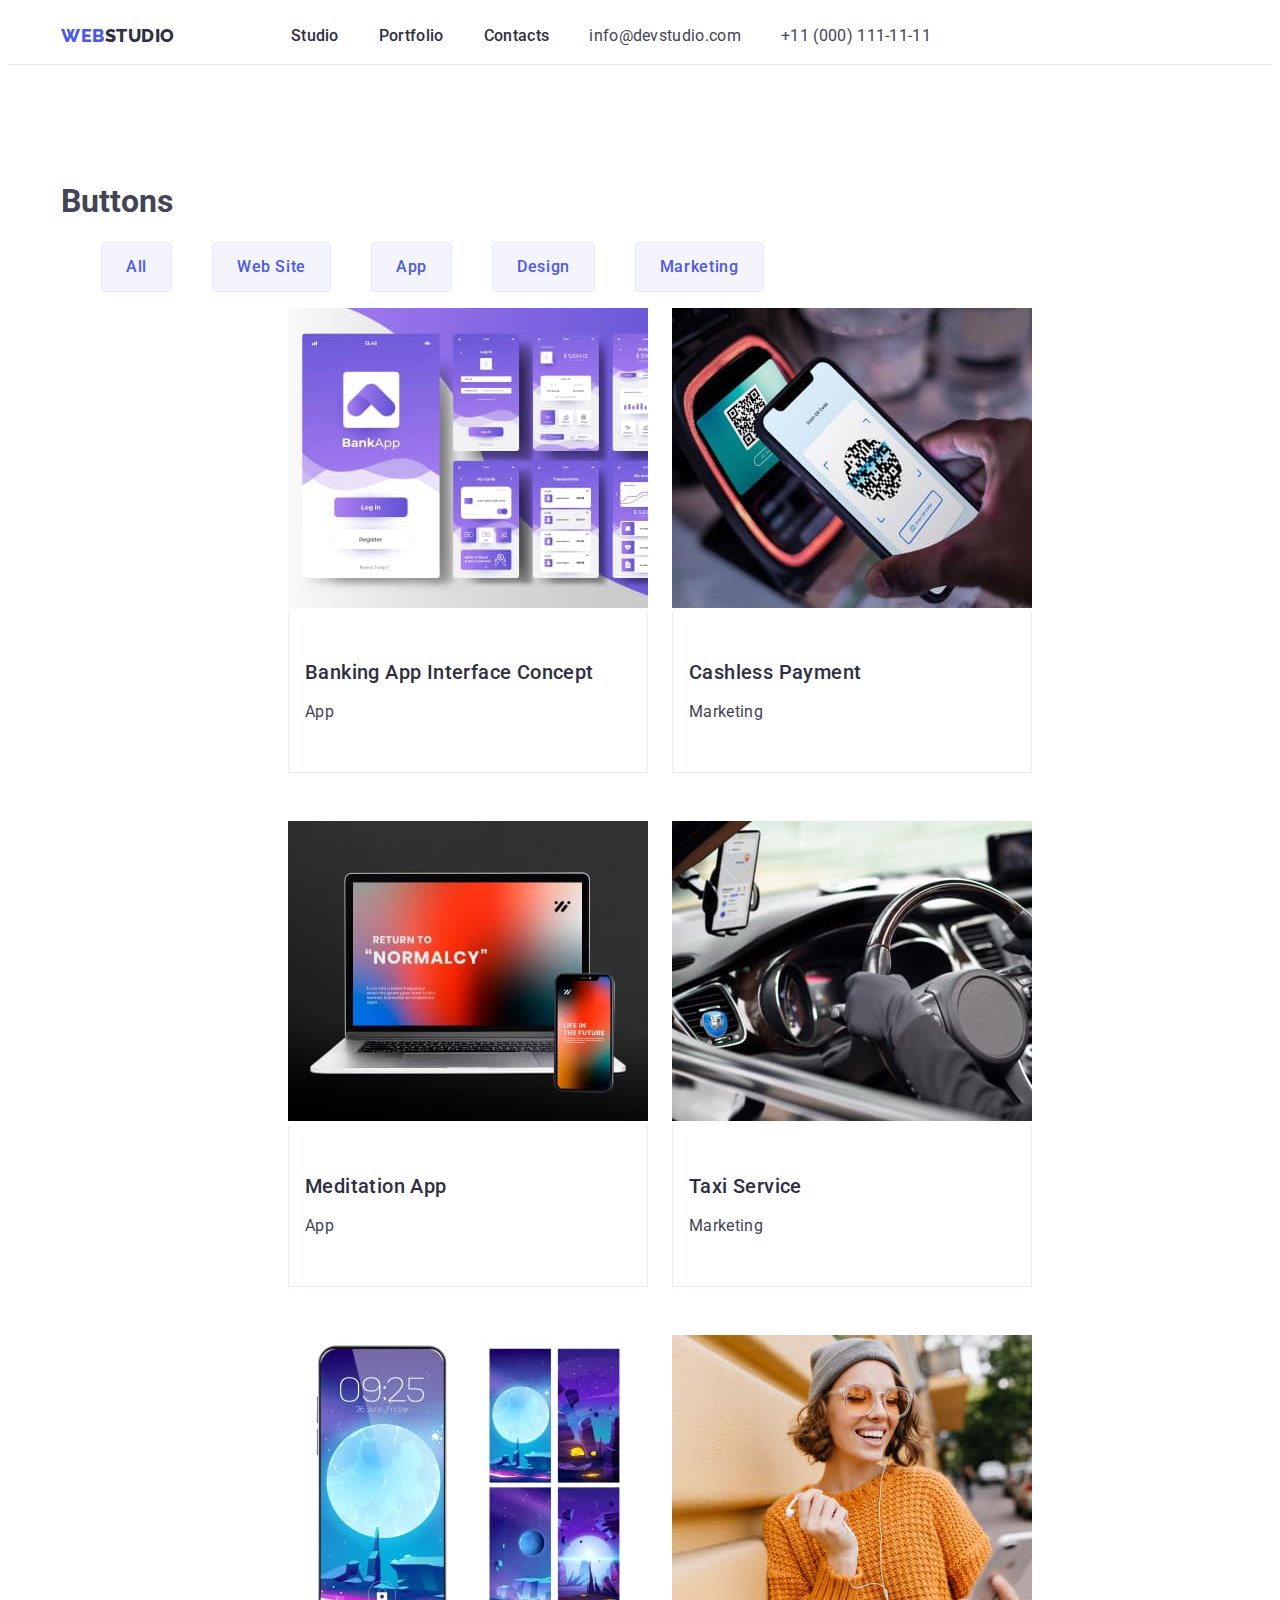
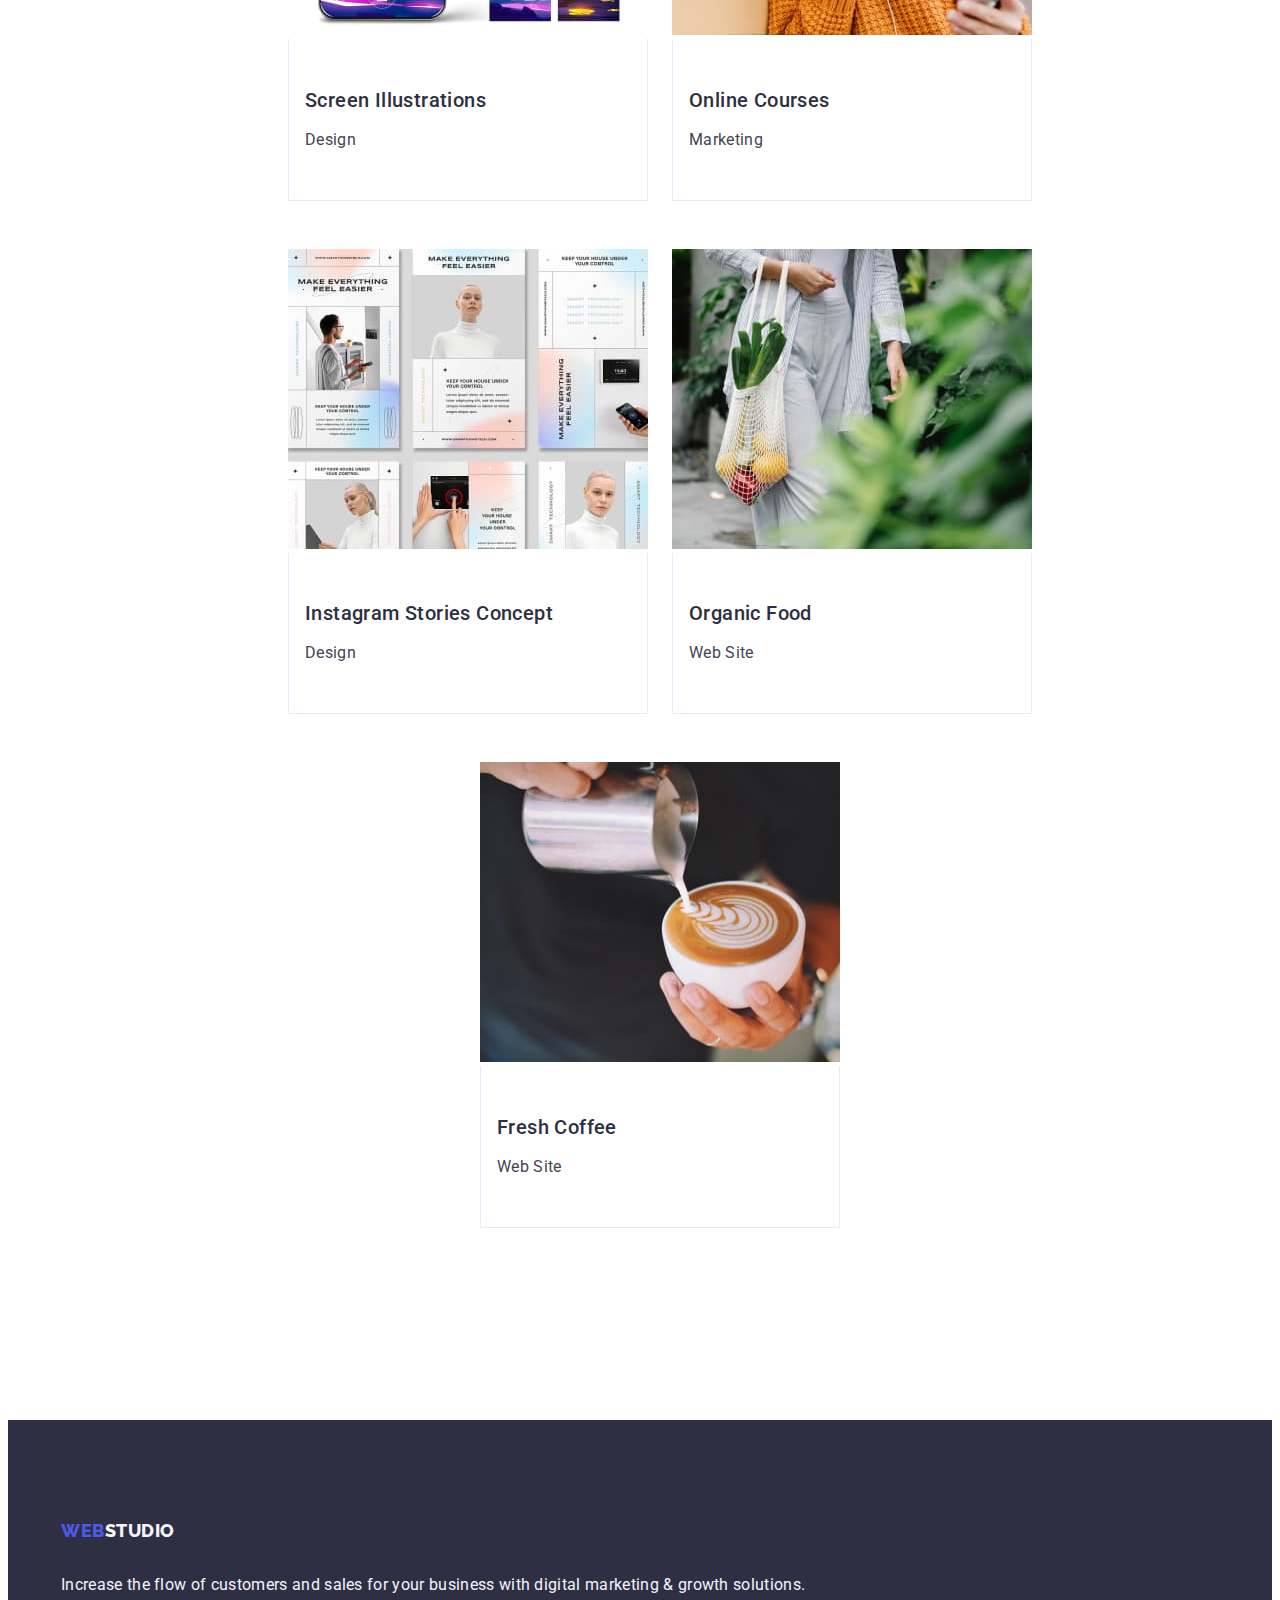
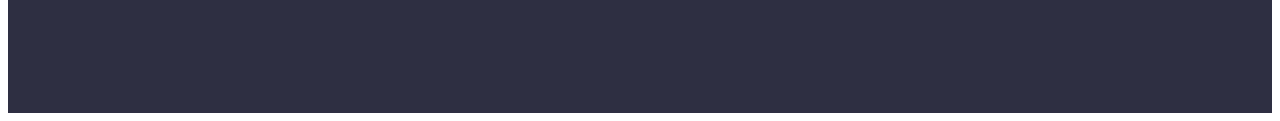
==== portfolio.html @ ec6faa60 "change styles in portfolio" ====
<!DOCTYPE html>
<html lang="en">

<head>
    <title>Portfolio</title>
    <link rel="preconnect" href="https://fonts.googleapis.com">
    <link rel="preconnect" href="https://fonts.gstatic.com" crossorigin>
    <link href="https://fonts.googleapis.com/css2?family=Raleway:wght@800&family=Roboto:wght@400;500;700;900&display=swap"
        rel="stylesheet">
    <link rel="stylesheet" href="https://cdnjs.cloudflare.com/ajax/libs/modern-normalize/2.0.0/modern-normalize.min.css"
        integrity="sha512-4xo8blKMVCiXpTaLzQSLSw3KFOVPWhm/TRtuPVc4WG6kUgjH6J03IBuG7JZPkcWMxJ5huwaBpOpnwYElP/m6wg=="
        crossorigin="anonymous" referrerpolicy="no-referrer" />
    <link rel="stylesheet" href="./css/styles.css">
</head>
<body>
    <header class="header">
        <div class="div-container container">
        <nav class="nav-header">
            <a class="logo link" href="./index.html">Web<span class="logo-studio">Studio</span></a>
            <ul class="list">
                <li><a class="link nav-link" href="./index.html">Studio</a></li>
                <li><a class="link nav-link" href="./portfolio.html">Portfolio</a></li>
                <li><a class="link nav-link" href="">Contacts</a></li>
            </ul>
        </nav>
        <address class="address">
            <ul class="list">
                <li><a class="link address-link" href="mailto:info@devstudio.com">info@devstudio.com</a></li>
                <li><a class="link address-link" href="tel:+110001111111">+11 (000) 111-11-11</a></li>
            </ul>
        </address>
        </div>
    </header>
    <main>
        <section class="main-section-portfolio">
            <div class="container">
            <h1>Buttons</h1>
            <ul class="list">
            <li><button class="button-main-section" type="button">All</button></li>
            <li><button class="button-main-section" type="button">Web Site</button></li>
            <li><button class="button-main-section" type="button">App</button></li>
            <li><button class="button-main-section" type="button">Design</button></li>
            <li><button class="button-main-section" type="button">Marketing</button></li>
             </ul>
            <ul class="link list list-portfolio">
                <li>
                    <a class="link">
                    <img src="./images/hw2/row1/row1img1.jpg" alt="some app" width="360" height="300">
                    <div class="list-portfolio-main-section">
                    <h2 class="heading">Banking App Interface Concept</h2>
                    <p class="paragraph">App</p>
                    </div>
                </a>
                </li>
                <li>
                    <a class="link">
                    <img src="./images/hw2/row1/row1img2.jpg" alt="paying by phone" width="360" height="300">
                    <div class="list-portfolio-main-section">
                    <h2 class="heading">Cashless Payment</h2>
                    <p class="paragraph">Marketing</p>
                    </div>
                </a>
                </li>
                <li>
                    <a class="link">
                    <img src="./images/hw2/row1/row1img3.jpg" alt="screen of computer and phone" width="360" height="300">
                    <div class="list-portfolio-main-section">
                    <h2 class="heading">Meditation App</h2>
                    <p class="paragraph">App</p>
                    </div>
                </a>
                </li>
                <li>
                    <a class="link">
                    <img src="./images/hw2/row2/row2img1.jpg" alt="car interior" width="360"
                        height="300">
                    <div class="list-portfolio-main-section">
                    <h2 class="heading">Taxi Service</h2>
                    <p class="paragraph">Marketing</p>
                    </div>
                </a>
                </li>
                <li>
                    <a class="link">
                    <img src="./images/hw2/row2/row2img2.jpg" alt="screen of phone" width="360" height="300">
                    <div class="list-portfolio-main-section">
                    <h2 class="heading">Screen Illustrations</h2>
                    <p class="paragraph">Design</p>
                    </div>
                    </a>
                </li>
                <li>
                    <a class="link">
                    <img src="./images/hw2/row2/row2img3.jpg" alt="lady with phone" width="360" height="300">
                    <div class="list-portfolio-main-section">
                    <h2 class="heading">Online Courses</h2>
                    <p class="paragraph">Marketing</p>
                    </div>
                    </a>
                </li>
                <li>
                    <a class="link">
                    <img src="./images/hw2/row3/row3img1.jpg" alt="few photos of projects" width="360" height="300">
                    <div class="list-portfolio-main-section">
                    <h2 class="heading">Instagram Stories Concept</h2>
                    <p class="paragraph">Design</p>
                    </div>
                    </a>
                </li>
                <li>
                    <a class="link">
                    <img src="./images/hw2/row3/row3img2.jpg" alt="woman with a bag" width="360" height="300">
                    <div class="list-portfolio-main-section">
                    <h2 class="heading">Organic Food</h2>
                    <p class="paragraph">Web Site</p>
                    </div>
                    </a>
                </li>
                <li>
                    <a class="link">
                    <img src="./images/hw2/row3/row3img3.jpg" alt="picture of coffee" width="360" height="300">
                    <div class="list-portfolio-main-section">
                    <h2 class="heading">Fresh Coffee</h2>
                    <p class="paragraph">Web Site</p>
                    </div>
                    </a>
                </li>
            </ul>
            </div>
        </section>
    </main>
    <footer class="footer">
        <div class="container">
            <a class="logo link logo-link-footer" href="./index.html">Web<span class="logo-studio-footer">Studio</span></a>
            <p class="logo-footer">
                Increase the flow of customers and sales for your business with digital
                marketing & growth solutions.
            </p>
        </div>
    </footer>
</body>

</html>
---- css/styles.css ----
:root {
   --primary-brand-color: #4D5AE5;
   --pressed-state-color: #404BBF;
   --dark-color: #2E2F42;
   --success-color: #31D0AA;
   --text-color: #434455;
   --subtle-text-color: #8E8F99;
   --accent-color: #E7E9FC;
   --light-color: #F4F4FD;
   --modal-overlay-color: #2E2F42;
   --hero-background-color: #2E2F42;
   --white-background-color: #FFFFFF;
   --modal-background-color: #FCFCFC;
   --logo-color: #4d5ae5;
   --dark-blue-color: #2e2f42;
   --button-color: #e7e9fc;
 }
 body {
     font-family: 'Roboto', sans-serif;
     color: #434455;
     background-color: #FFFFFF;
 }
.logo {
    font-family: "Raleway", sans-serif;
    font-weight: 800;
    font-size: 18px;
    line-height: 1.17;
    letter-spacing: 0.03em;
    text-transform: uppercase;
    text-decoration: none;
    color: var(--logo-color);
    margin-right: 76px;
}
.logo::before {
    color: var(--logo-color);
}
.link {
    text-decoration: none;
}
.logo-studio {
    color: var(--dark-blue-color);
}
.logo-studio-footer {
    color: #f4f4fd;
}
.list{
    list-style: none;
    display: flex;
    gap: 40px;
}
.list-section-two {
    gap: 24px;
    width: calc((100% - 72px) / 4);
}
.span {
    color: #f4f4fd;
}
.nav-link {
    font-weight: 500;
    line-height: 1.5;
    letter-spacing: 0.02em;
    color: var(--dark-blue-color);
    padding: 24px 0;
}
.nav-link:hover {
    color:#404bbf;
}
.nav-link:focus {
    color: #404bbf;
}
.address {
    font-style: normal;
}
.address-link {
    font-weight: 400;
    line-height: 1.5;
    letter-spacing: 0.02em;
    color: var(--text-color);
}
.address-link:hover {
    color: #404bbf;
}

.address-link:focus {
    color: #404bbf;
}
.mail {
    line-height: 1.5;
    letter-spacing: 0.02em;
    color: #434455;
}
.mail:hover {
    color: #404bbf;
}
.mail:visited {
    color: #404bbf;
}
.button {
    cursor: pointer;
    font-family: "Roboto", sans-serif;
    font-weight: 500;
    font-size: 16px;
    line-height: 1.5;
    letter-spacing: 0.04em;
    color: #ffffff;
    background-color: #4D5AE5;
    max-width: 496px;
    min-width: 169px;
    height: 56px;
    border: none;
    border-radius: 4px;
    display: block;
}
.button:hover {
    background-color: #404BBF;
}
.button:focus {
    background-color: #404BBF;
}
.button:active {
    background-color: #404BBF;
}
.button-main-section {
    cursor: pointer;
        font-family: "Roboto", sans-serif;
        font-weight: 500;
        font-size: 16px;
        line-height: 1.5;
        letter-spacing: 0.04em;
        color: var(--logo-color);
        background-color: var(--light-color);
        padding: 12px 24px;
        border: 1px solid var(--button-color);
        border-radius: 4px;
}
.button-main-section:hover {
    color: #FFFFFF;
    background-color: #404BBF;
    border: 1px solid transparent;
}

.button-main-section:focus {
    color: #FFFFFF;
    background-color: #404BBF;
    border: 1px solid transparent;
}

.button-main-section:active {
    background-color: #404BBF;
}
.tag {
    font-size: 56px;
    line-height: 1.07;
    text-align: center;
    letter-spacing: 0.02em;
    color: #ffffff;
}
.section-one {
    background-color: #2e2f42;
    padding: 188px 0;
}
.section-two {
    font-weight: 500;
    font-size: 20px;
    line-height: 1.2;
    letter-spacing: 0.02em;
    color: var(--dark-blue-color);
    padding: 120px 0;
}
.section-three {
    font-size: 36px;
    line-height: 1.11;
    text-align: center;
    letter-spacing: 0.02em;
    text-transform: capitalize;
    color: var(--dark-blue-color);
    padding-bottom: 120px;
}
.section-four {
    background-color: #F4F4FD;
    padding: 120px 0;
}
.footer {
    background-color: #2e2f42;
    padding: 100px 0;
}
.section-one-text {
    font-size: 56px;
    line-height: 1.07;
    text-align: center;
    letter-spacing: 0.02em;
    color: #ffffff;
    max-width: 496px;
}
.section-two-text {
    font-weight: 500;
    font-size: 20px;
    line-height: 1.2;
    letter-spacing: 0.02em;
    color: var(--dark-blue-color);
}
.section-three-text {
    font-size: 36px;
    line-height: 1.11;
    text-align: center;
    letter-spacing: 0.02em;
    text-transform: capitalize;
    color: var(--dark-blue-color);
    margin-bottom: 72px;
}
.section-four-text {
    font-size: 36px;
    line-height: 1.11;
    text-align: center;
    letter-spacing: 0.02em;
    text-transform: capitalize;
    color: var(--dark-blue-color);
    margin-bottom: 72px;
}
.section-two-header {
    font-weight: 500;
    font-size: 20px;
    line-height: 1.2;
    letter-spacing: 0.02em;
    color: var(--dark-blue-color);
    margin-bottom: 8px;
}
.section-four-header {
    font-weight: 500;
    font-size: 20px;
    line-height: 1.2;
    letter-spacing: 0.02em;
    color: var(--dark-blue-color);
    text-align: center;
    margin-bottom: 8px;
}
.section-two-paragraph {
    font-size: 16px;
    line-height: 1.5;
    letter-spacing: 0.02em;
    color: var(--text-color);
    margin-bottom: 8px;
}
.section-four-paragraph {
    font-size: 16px;
    line-height: 1.5;
    letter-spacing: 0.02em;
    color: var(--text-color);
    text-align: center;
}
.section-four-list {
    background-color: #FFFFFF;
    border-radius: 0px 0px 4px 4px;
}
.heading {
    font-weight: 500;
    font-size: 20px;
    line-height: 1.2;
    letter-spacing: 0.02em;
    color: var(--dark-blue-color);
    margin-bottom: 8px;
}
.paragraph {
    line-height: 1.5;
    letter-spacing: 0.02em;
    color: var(--text-color);
}
.logo-link-footer {
    display: inline-block;
    margin-bottom: 16px;
}
.logo-footer {
    line-height: 1.5;
    letter-spacing: 0.02em;
    color: var(--light-color);
}
.section-four-color {
    background-color: #FFFFFF
}
.header {
    border-bottom: 1px solid #e7e9fc;
}
.div-container {
    display: flex;
}
.container {
    width: 1158px;
    margin: 0 auto;
    padding: 0 15px;
}
.nav-header {
    display: flex;
    align-items: center;
}
.main-list-section-two {
    gap: 24px;
    flex-basis: calc((100% - 3 * 24px) / 4);
}
.list-section-three {
    gap: 24px;
}
.name-and-position {
    padding: 32px 0px;
}
.main-section-portfolio {
    padding: 96px 0 120px 0;
}
.name-and-category-of-app {
    padding: 32px 16px;
    border: 1px solid #e7e9fc;
    border-top: none;
    margin-bottom: 8px;
}
.list-portfolio {
    flex-wrap: wrap;
    column-gap: 24px;
    row-gap: 48px;
    justify-content: center;
    margin-bottom: 72px;
}
.list-portfolio-main-section {
    padding: 32px 16px;
    border: 1px solid #e7e9fc;
    border-top: none;
}
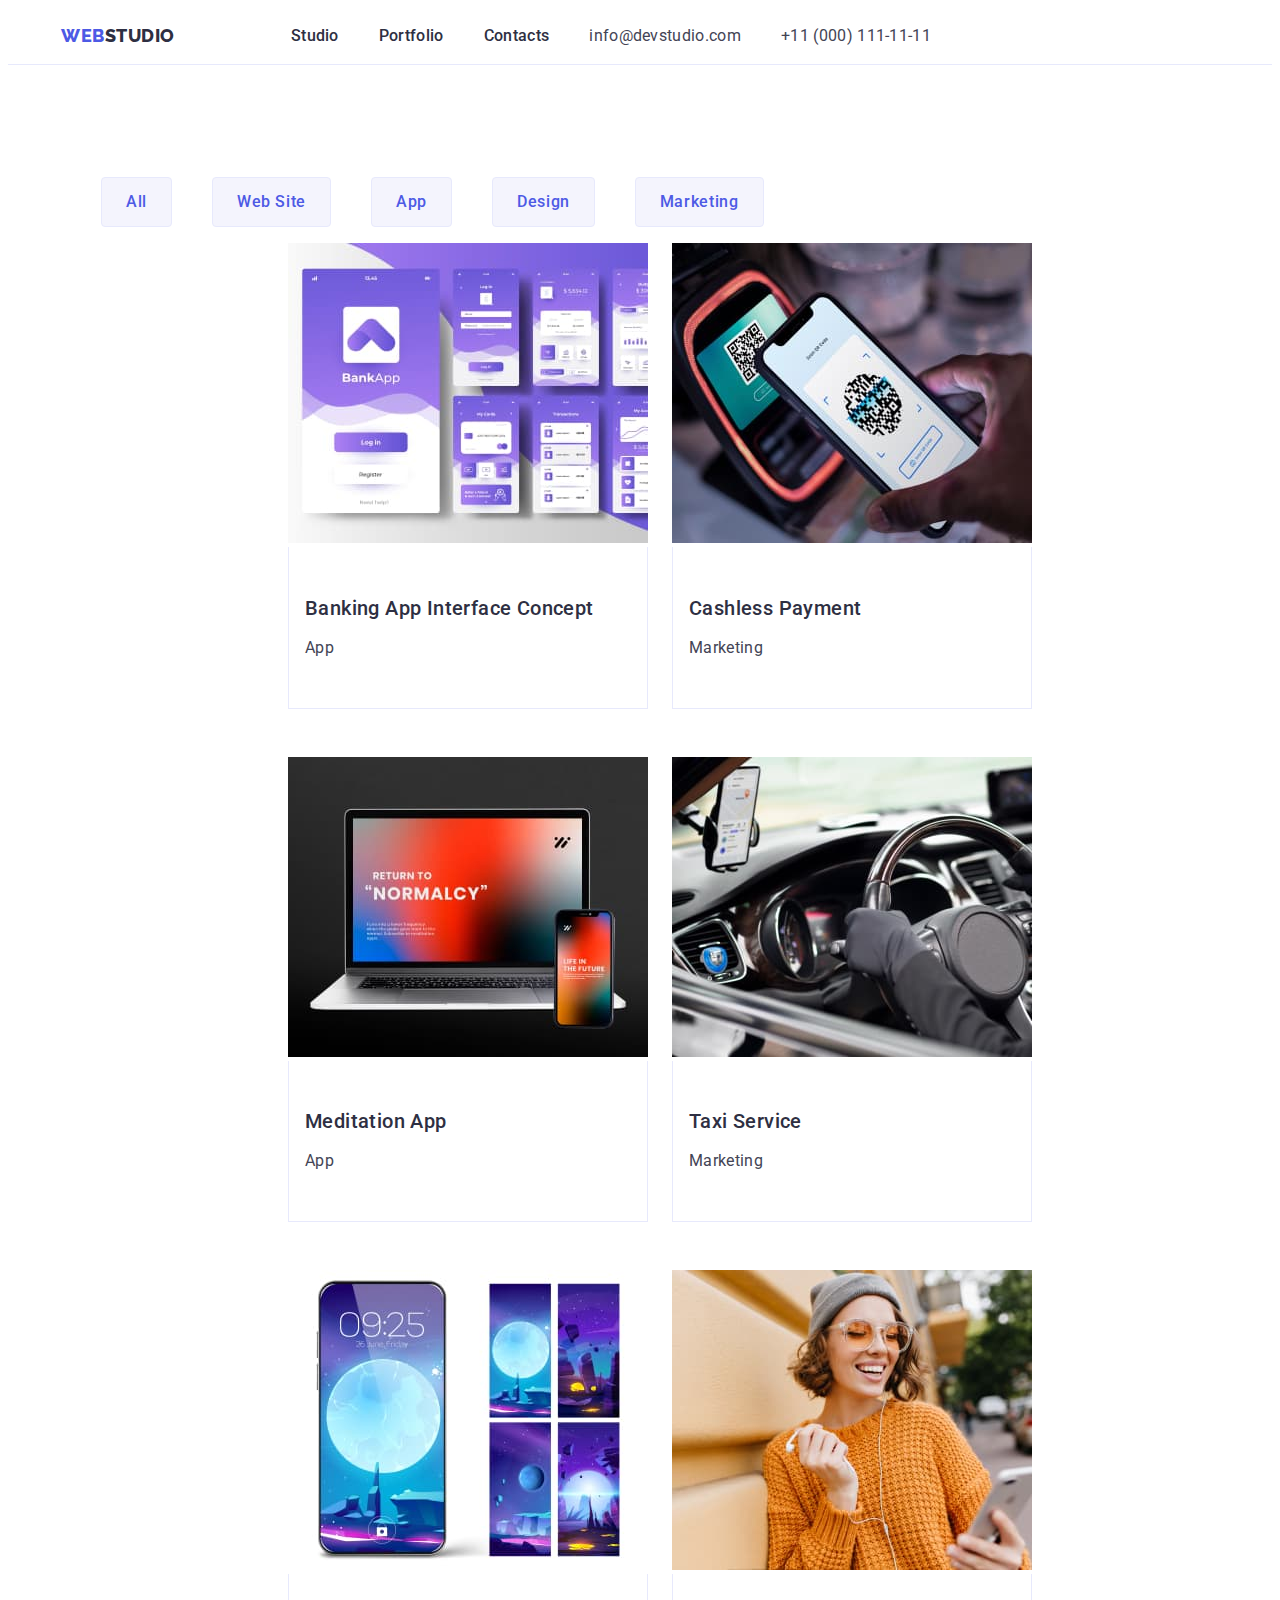
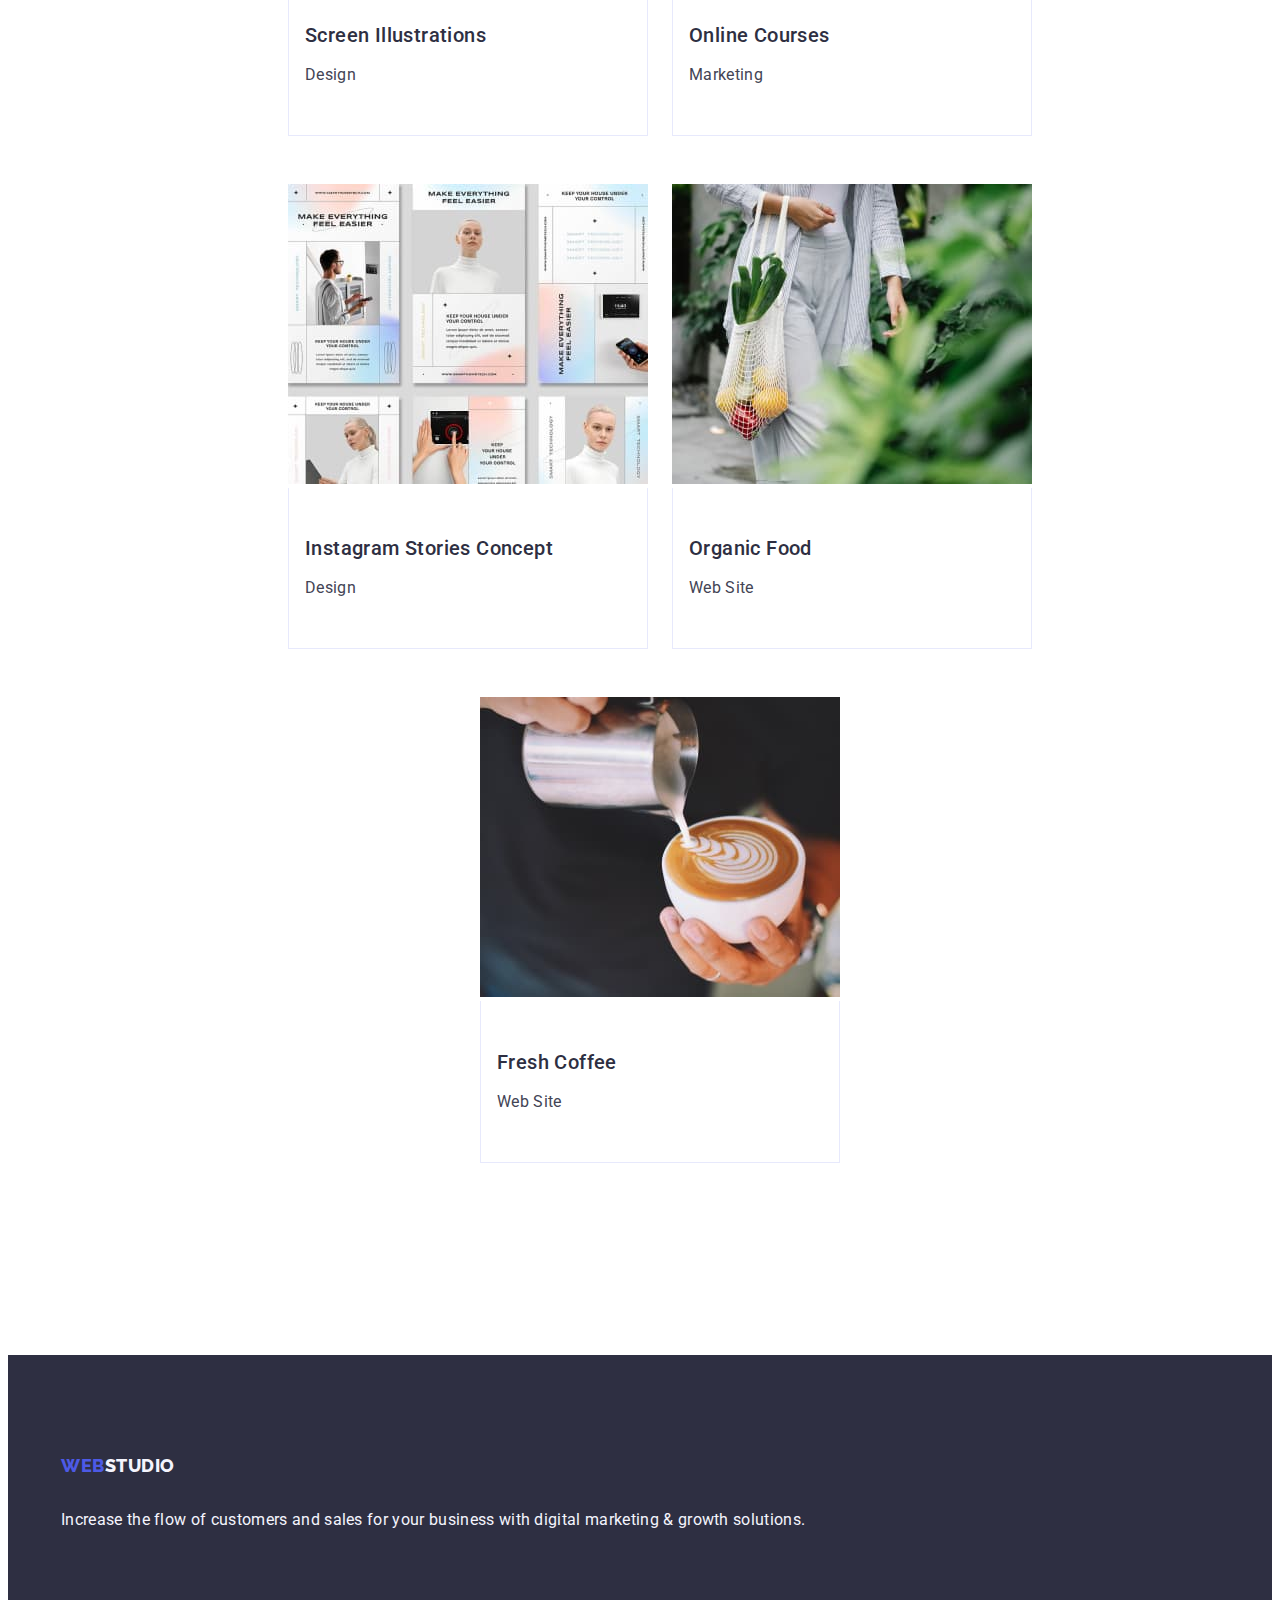
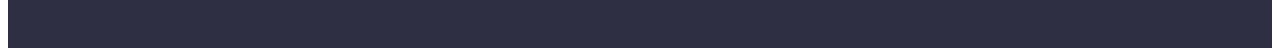
==== commit 2b762306: "add visually-hidden to portfolio" ====
--- a/portfolio.html
+++ b/portfolio.html
@@ -34,7 +34,7 @@
     <main>
         <section class="main-section-portfolio">
             <div class="container">
-            <h1>Buttons</h1>
+            <h1 class="visually-hidden">Buttons</h1>
             <ul class="list">
             <li><button class="button-main-section" type="button">All</button></li>
             <li><button class="button-main-section" type="button">Web Site</button></li>
--- a/css/styles.css
+++ b/css/styles.css
@@ -322,4 +322,16 @@
     padding: 32px 16px;
     border: 1px solid #e7e9fc;
     border-top: none;
+}
+.visually-hidden {
+    position: absolute;
+    width: 1px;
+    height: 1px;
+    margin: -1px;
+    border: 0;
+    padding: 0;
+    white-space: nowrap;
+    clip-path: inset(100%);
+    clip: rect(0 0 0 0);
+    overflow: hidden;
 }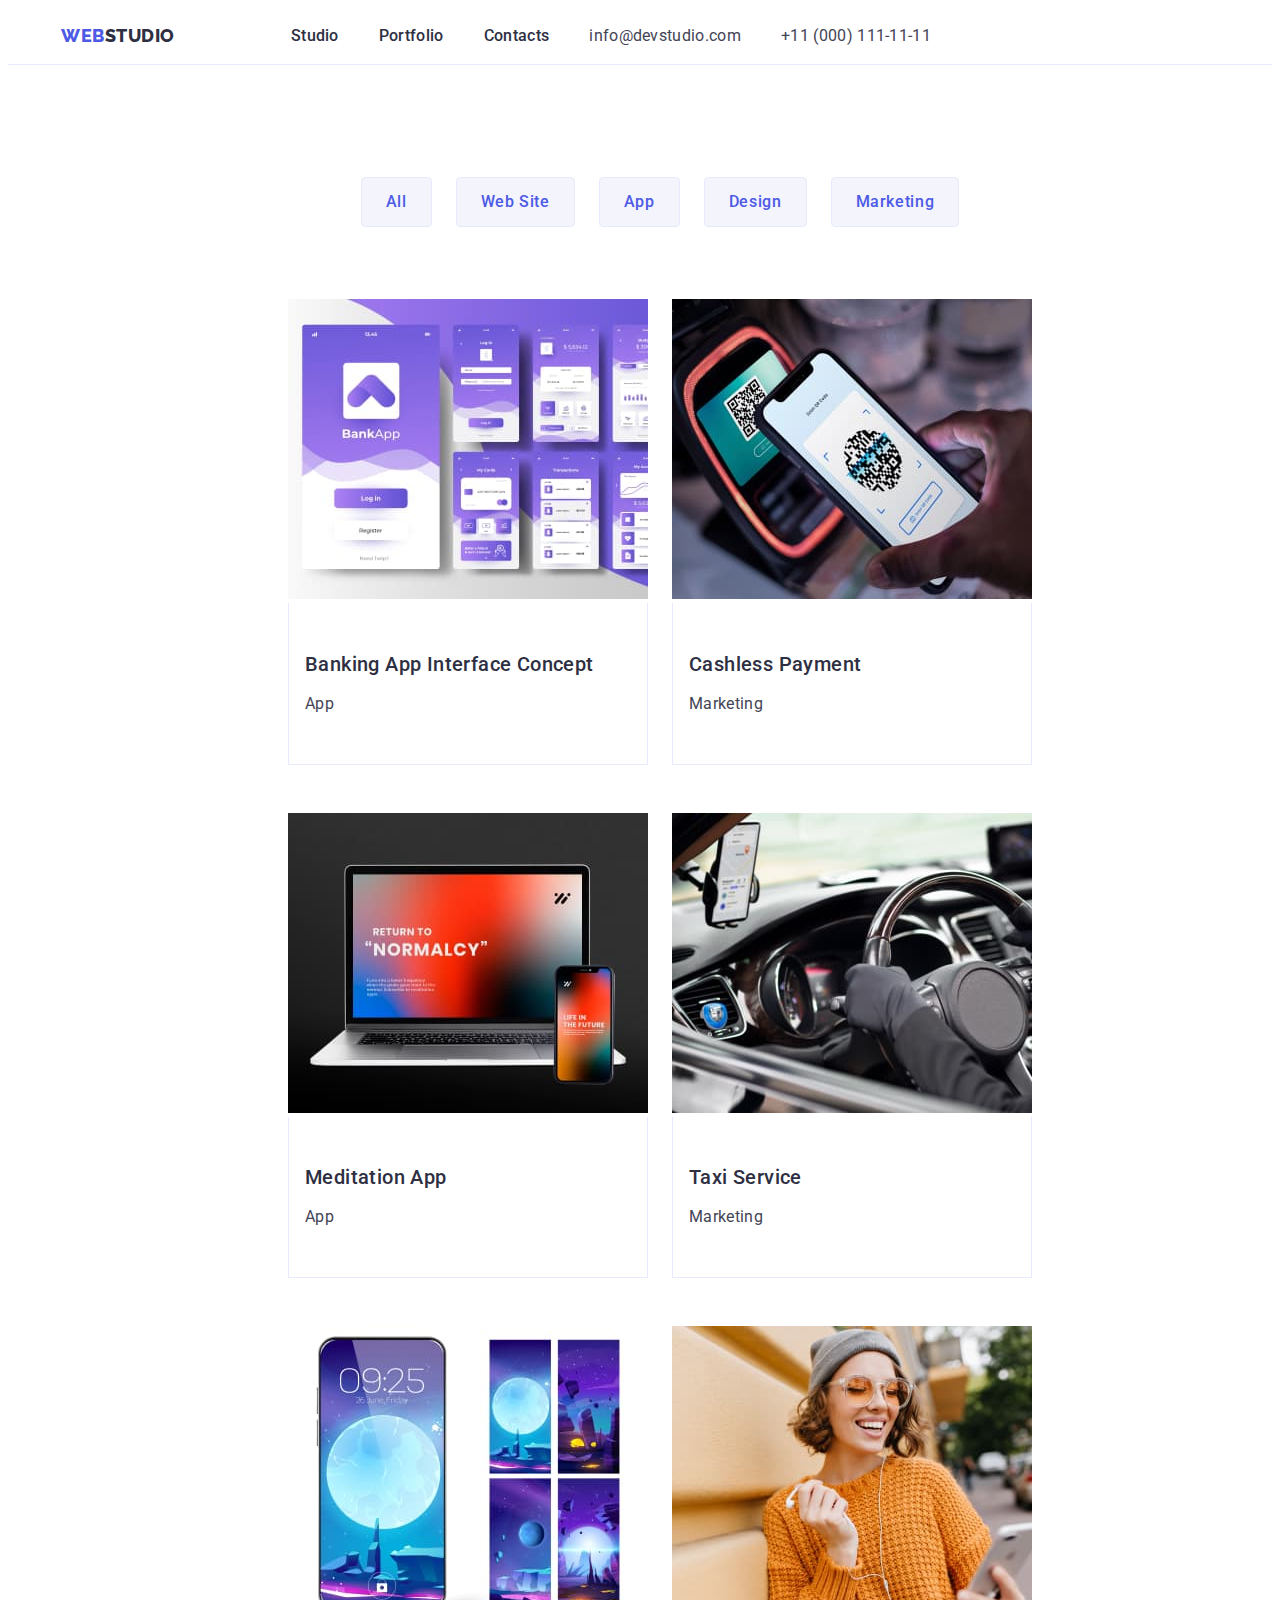
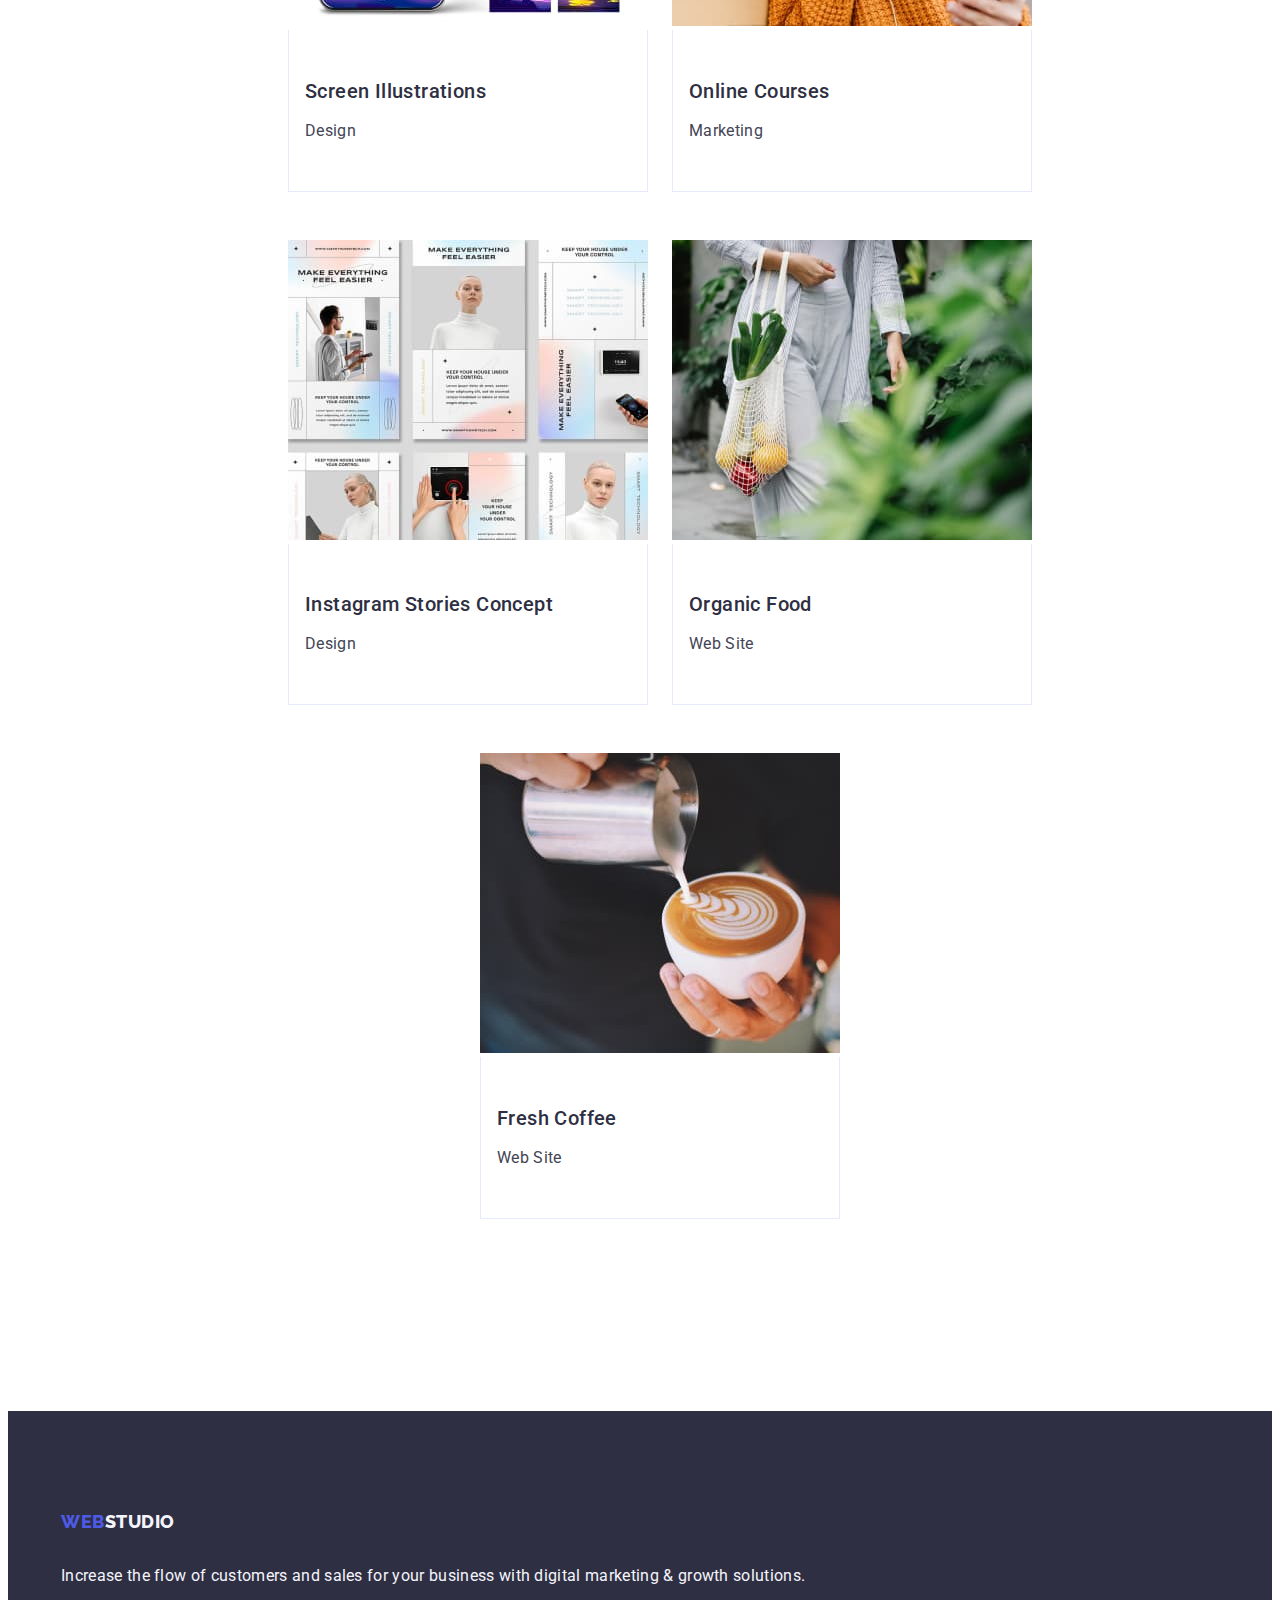
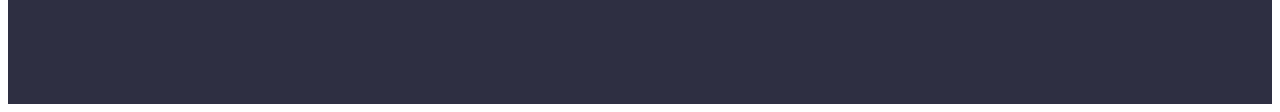
==== commit cd3714c4: "change to list-portfolio" ====
--- a/portfolio.html
+++ b/portfolio.html
@@ -35,7 +35,7 @@
         <section class="main-section-portfolio">
             <div class="container">
             <h1 class="visually-hidden">Buttons</h1>
-            <ul class="list">
+            <ul class="list list-portfolio">
             <li><button class="button-main-section" type="button">All</button></li>
             <li><button class="button-main-section" type="button">Web Site</button></li>
             <li><button class="button-main-section" type="button">App</button></li>
--- a/css/styles.css
+++ b/css/styles.css
@@ -50,7 +50,7 @@
 }
 .list-section-two {
     gap: 24px;
-    width: calc((100% - 72px) / 4);
+    flex-basis: calc((100% - 72px) / 4);
 }
 .span {
     color: #f4f4fd;
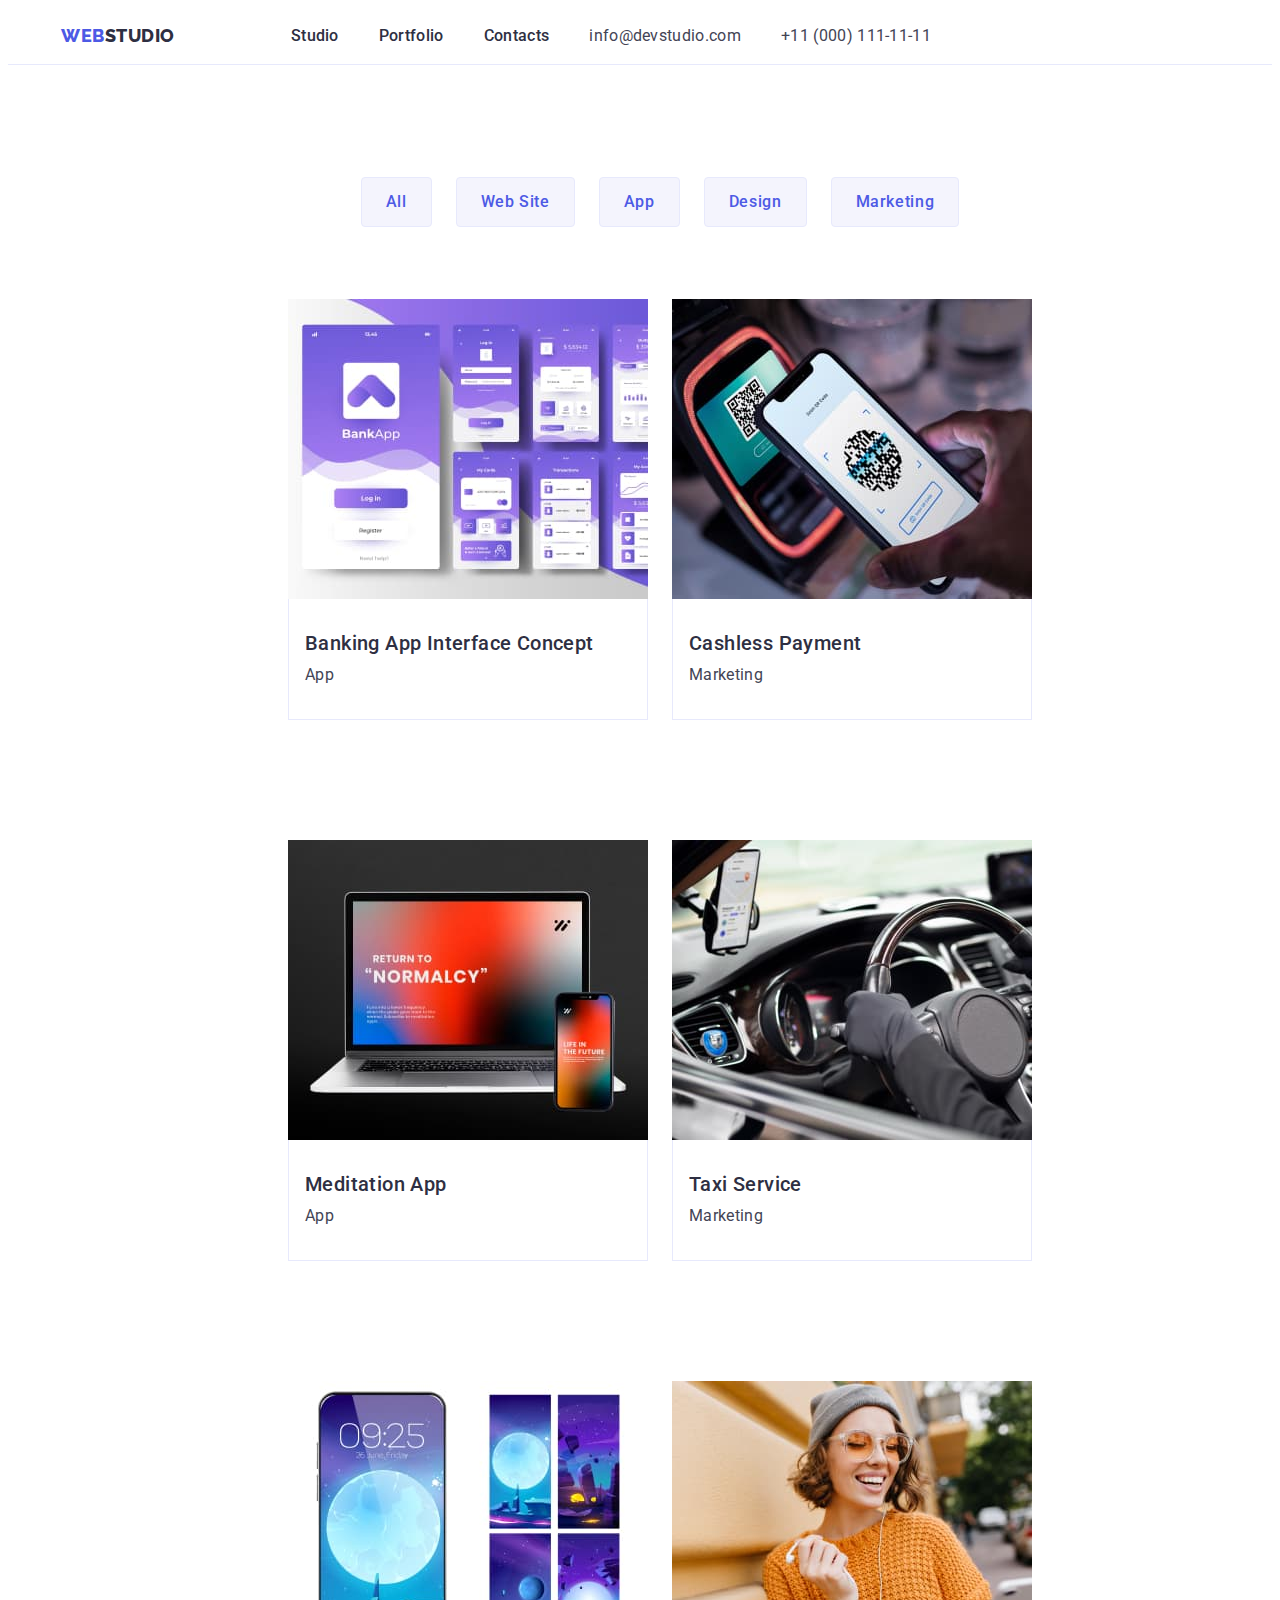
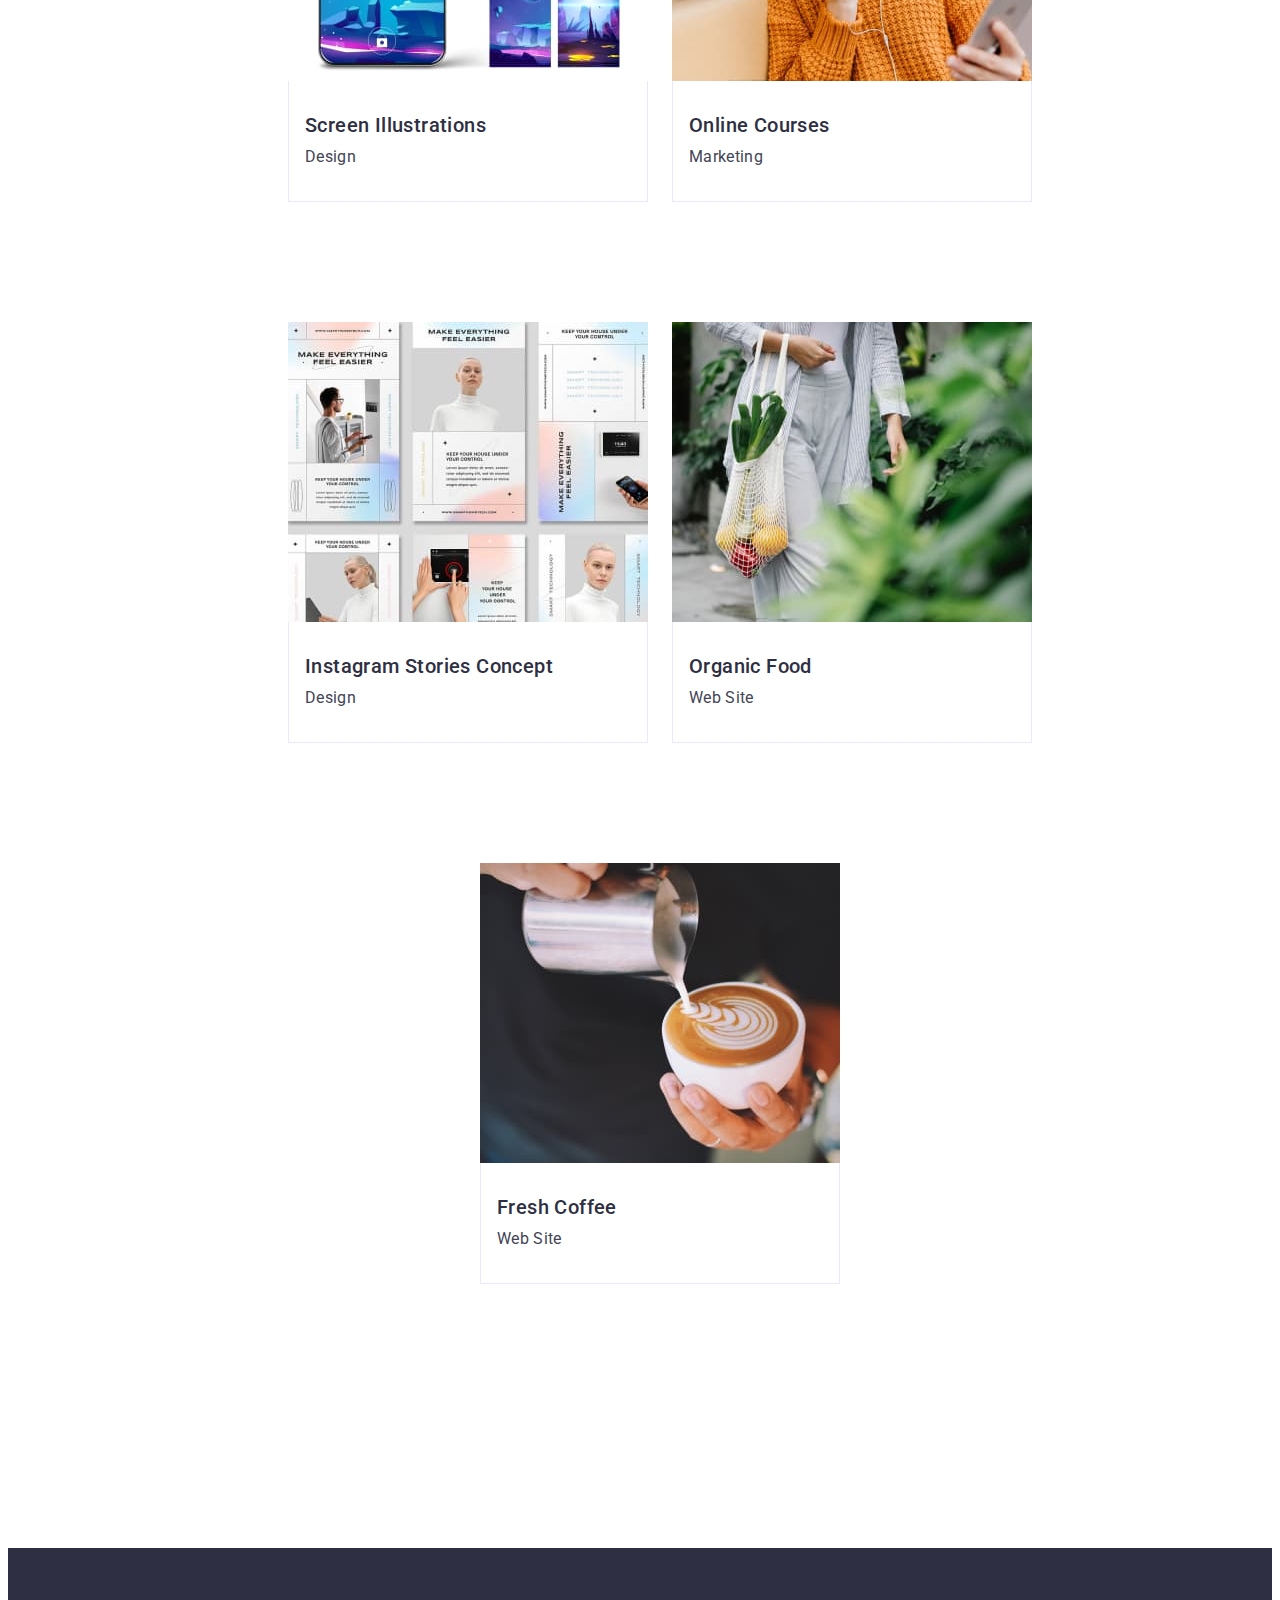
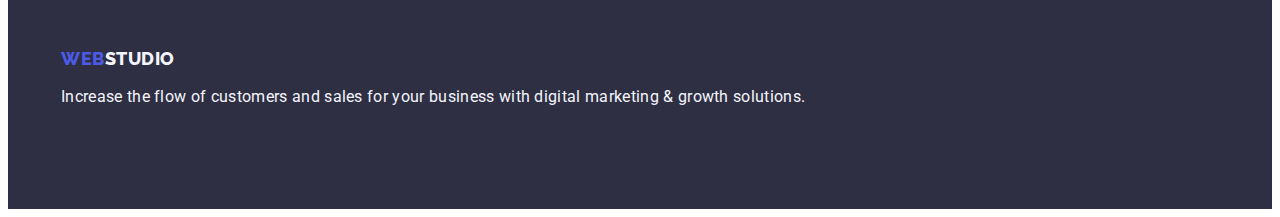
==== commit 6baff007: "add list-portfolio to li" ====
--- a/portfolio.html
+++ b/portfolio.html
@@ -43,7 +43,7 @@
             <li><button class="button-main-section" type="button">Marketing</button></li>
              </ul>
             <ul class="link list list-portfolio">
-                <li>
+                <li class="list-portfolio">
                     <a class="link">
                     <img src="./images/hw2/row1/row1img1.jpg" alt="some app" width="360" height="300">
                     <div class="list-portfolio-main-section">
@@ -52,7 +52,7 @@
                     </div>
                 </a>
                 </li>
-                <li>
+                <li class="list-portfolio">
                     <a class="link">
                     <img src="./images/hw2/row1/row1img2.jpg" alt="paying by phone" width="360" height="300">
                     <div class="list-portfolio-main-section">
@@ -61,7 +61,7 @@
                     </div>
                 </a>
                 </li>
-                <li>
+                <li class="list-portfolio">
                     <a class="link">
                     <img src="./images/hw2/row1/row1img3.jpg" alt="screen of computer and phone" width="360" height="300">
                     <div class="list-portfolio-main-section">
@@ -70,7 +70,7 @@
                     </div>
                 </a>
                 </li>
-                <li>
+                <li class="list-portfolio">
                     <a class="link">
                     <img src="./images/hw2/row2/row2img1.jpg" alt="car interior" width="360"
                         height="300">
@@ -80,7 +80,7 @@
                     </div>
                 </a>
                 </li>
-                <li>
+                <li class="list-portfolio">
                     <a class="link">
                     <img src="./images/hw2/row2/row2img2.jpg" alt="screen of phone" width="360" height="300">
                     <div class="list-portfolio-main-section">
@@ -89,7 +89,7 @@
                     </div>
                     </a>
                 </li>
-                <li>
+                <li class="list-portfolio">
                     <a class="link">
                     <img src="./images/hw2/row2/row2img3.jpg" alt="lady with phone" width="360" height="300">
                     <div class="list-portfolio-main-section">
@@ -98,7 +98,7 @@
                     </div>
                     </a>
                 </li>
-                <li>
+                <li class="list-portfolio">
                     <a class="link">
                     <img src="./images/hw2/row3/row3img1.jpg" alt="few photos of projects" width="360" height="300">
                     <div class="list-portfolio-main-section">
@@ -107,7 +107,7 @@
                     </div>
                     </a>
                 </li>
-                <li>
+                <li class="list-portfolio">
                     <a class="link">
                     <img src="./images/hw2/row3/row3img2.jpg" alt="woman with a bag" width="360" height="300">
                     <div class="list-portfolio-main-section">
@@ -116,7 +116,7 @@
                     </div>
                     </a>
                 </li>
-                <li>
+                <li class="list-portfolio">
                     <a class="link">
                     <img src="./images/hw2/row3/row3img3.jpg" alt="picture of coffee" width="360" height="300">
                     <div class="list-portfolio-main-section">
--- a/css/styles.css
+++ b/css/styles.css
@@ -20,6 +20,18 @@
      color: #434455;
      background-color: #FFFFFF;
  }
+ img {
+    display: block;
+ }
+ h1,
+ h2,
+ h3,
+ h4,
+ h5,
+ h6,
+ p {
+    margin: 0;
+ }
 .logo {
     font-family: "Raleway", sans-serif;
     font-weight: 800;
@@ -110,6 +122,7 @@
     border: none;
     border-radius: 4px;
     display: block;
+    margin: auto;
 }
 .button:hover {
     background-color: #404BBF;
@@ -187,10 +200,11 @@
 .section-one-text {
     font-size: 56px;
     line-height: 1.07;
-    text-align: center;
     letter-spacing: 0.02em;
     color: #ffffff;
     max-width: 496px;
+    text-align: center;
+    margin: auto;
 }
 .section-two-text {
     font-weight: 500;
@@ -314,9 +328,10 @@
 .list-portfolio {
     flex-wrap: wrap;
     column-gap: 24px;
-    row-gap: 48px;
     justify-content: center;
     margin-bottom: 72px;
+    gap: 24px;
+    row-gap: 48px;
 }
 .list-portfolio-main-section {
     padding: 32px 16px;
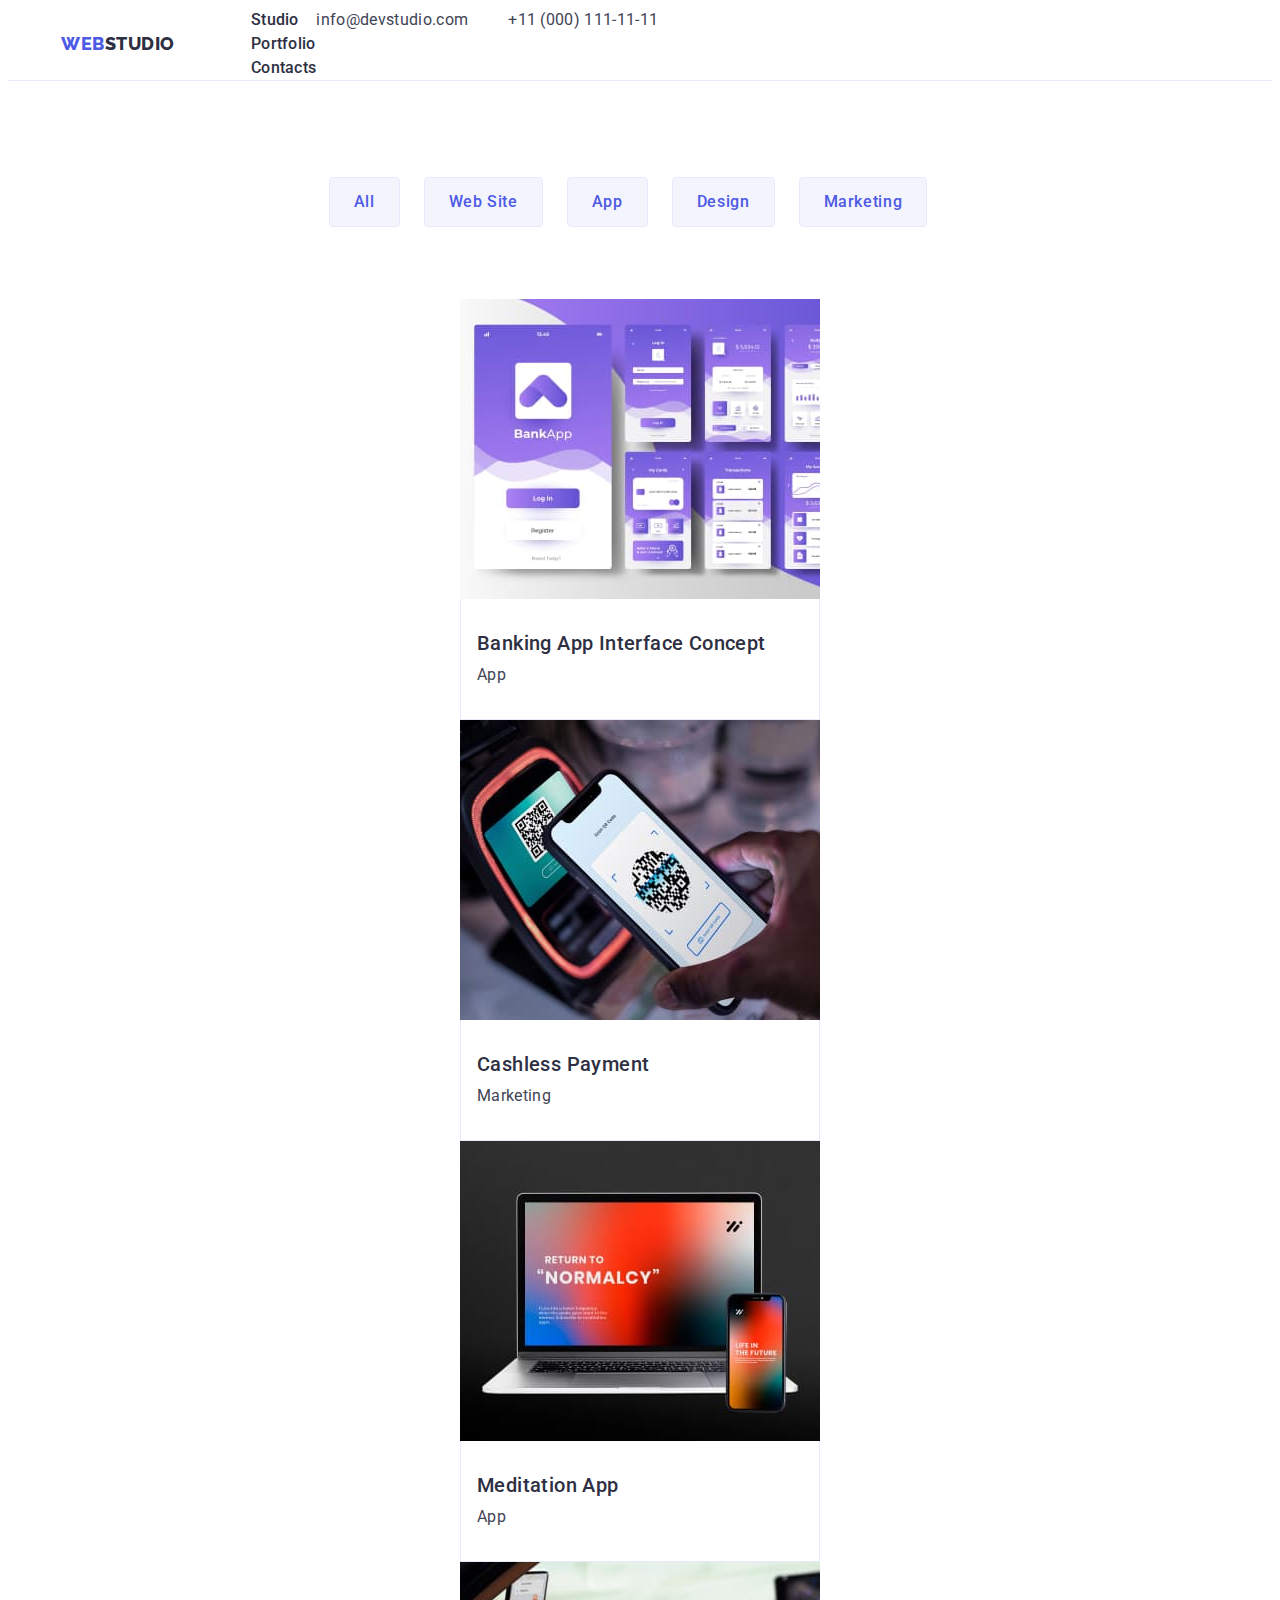
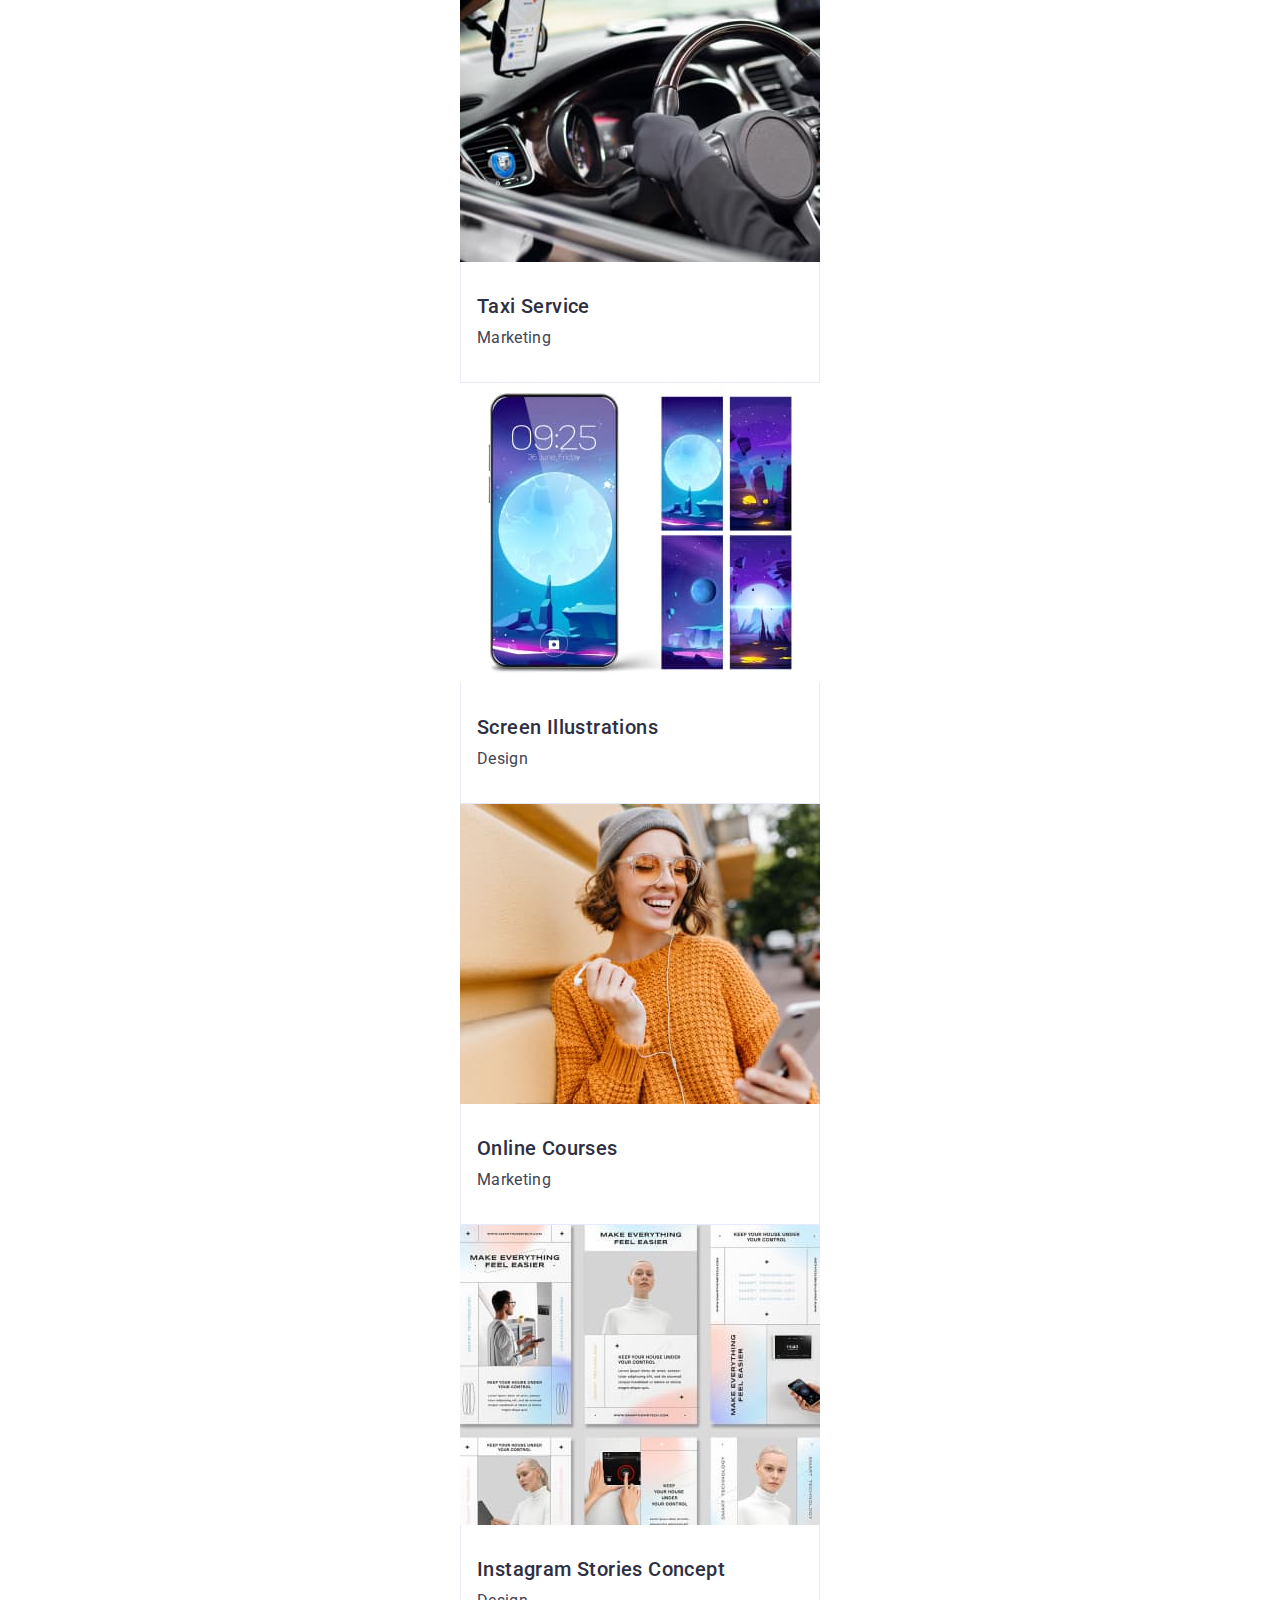
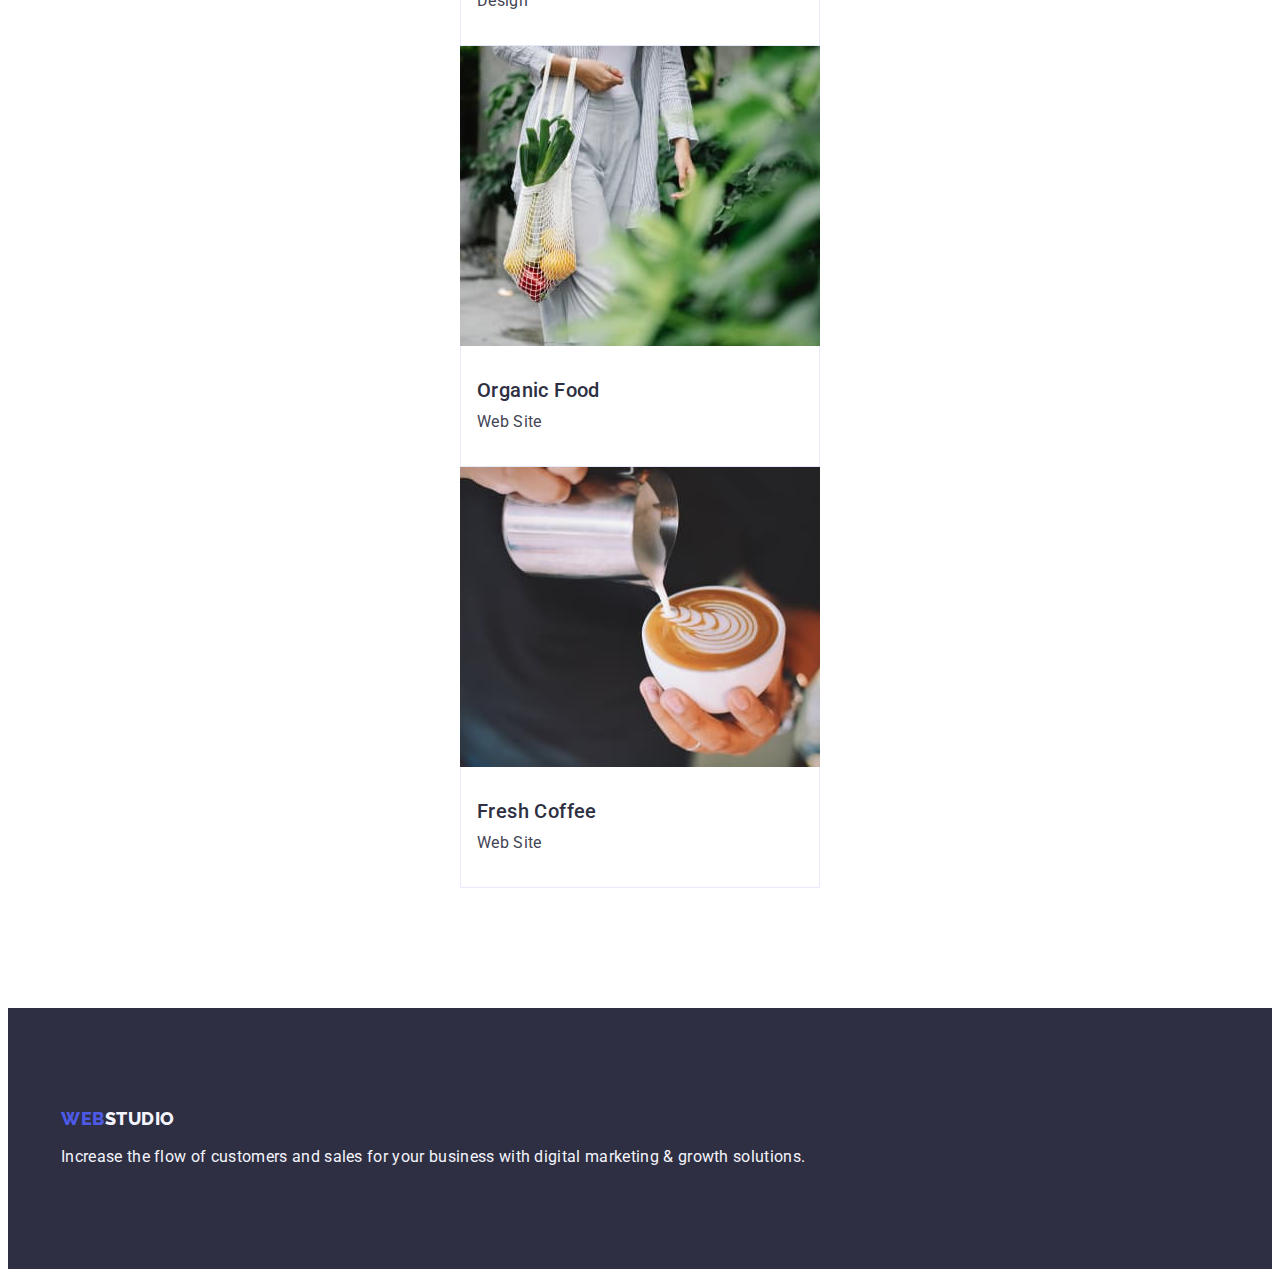
==== commit e40dc345: "change portfolio" ====
--- a/portfolio.html
+++ b/portfolio.html
@@ -24,7 +24,7 @@
             </ul>
         </nav>
         <address class="address">
-            <ul class="list">
+            <ul class="list address-list">
                 <li><a class="link address-link" href="mailto:info@devstudio.com">info@devstudio.com</a></li>
                 <li><a class="link address-link" href="tel:+110001111111">+11 (000) 111-11-11</a></li>
             </ul>
@@ -35,15 +35,15 @@
         <section class="main-section-portfolio">
             <div class="container">
             <h1 class="visually-hidden">Buttons</h1>
-            <ul class="list list-portfolio">
+            <ul class="list portfolio-buttons">
             <li><button class="button-main-section" type="button">All</button></li>
             <li><button class="button-main-section" type="button">Web Site</button></li>
             <li><button class="button-main-section" type="button">App</button></li>
             <li><button class="button-main-section" type="button">Design</button></li>
             <li><button class="button-main-section" type="button">Marketing</button></li>
              </ul>
-            <ul class="link list list-portfolio">
-                <li class="list-portfolio">
+            <ul class="list porftolio-cards">
+                <li class="portfolio-item">
                     <a class="link">
                     <img src="./images/hw2/row1/row1img1.jpg" alt="some app" width="360" height="300">
                     <div class="list-portfolio-main-section">
@@ -52,7 +52,7 @@
                     </div>
                 </a>
                 </li>
-                <li class="list-portfolio">
+                <li class="portfolio-item">
                     <a class="link">
                     <img src="./images/hw2/row1/row1img2.jpg" alt="paying by phone" width="360" height="300">
                     <div class="list-portfolio-main-section">
@@ -61,7 +61,7 @@
                     </div>
                 </a>
                 </li>
-                <li class="list-portfolio">
+                <li class="portfolio-item">
                     <a class="link">
                     <img src="./images/hw2/row1/row1img3.jpg" alt="screen of computer and phone" width="360" height="300">
                     <div class="list-portfolio-main-section">
@@ -70,7 +70,7 @@
                     </div>
                 </a>
                 </li>
-                <li class="list-portfolio">
+                <li class="portfolio-item">
                     <a class="link">
                     <img src="./images/hw2/row2/row2img1.jpg" alt="car interior" width="360"
                         height="300">
@@ -80,7 +80,7 @@
                     </div>
                 </a>
                 </li>
-                <li class="list-portfolio">
+                <li class="portfolio-item">
                     <a class="link">
                     <img src="./images/hw2/row2/row2img2.jpg" alt="screen of phone" width="360" height="300">
                     <div class="list-portfolio-main-section">
@@ -89,7 +89,7 @@
                     </div>
                     </a>
                 </li>
-                <li class="list-portfolio">
+                <li class="portfolio-item">
                     <a class="link">
                     <img src="./images/hw2/row2/row2img3.jpg" alt="lady with phone" width="360" height="300">
                     <div class="list-portfolio-main-section">
@@ -98,7 +98,7 @@
                     </div>
                     </a>
                 </li>
-                <li class="list-portfolio">
+                <li class="portfolio-item">
                     <a class="link">
                     <img src="./images/hw2/row3/row3img1.jpg" alt="few photos of projects" width="360" height="300">
                     <div class="list-portfolio-main-section">
@@ -107,7 +107,7 @@
                     </div>
                     </a>
                 </li>
-                <li class="list-portfolio">
+                <li class="portfolio-item">
                     <a class="link">
                     <img src="./images/hw2/row3/row3img2.jpg" alt="woman with a bag" width="360" height="300">
                     <div class="list-portfolio-main-section">
@@ -116,7 +116,7 @@
                     </div>
                     </a>
                 </li>
-                <li class="list-portfolio">
+                <li class="portfolio-item">
                     <a class="link">
                     <img src="./images/hw2/row3/row3img3.jpg" alt="picture of coffee" width="360" height="300">
                     <div class="list-portfolio-main-section">
--- a/css/styles.css
+++ b/css/styles.css
@@ -57,12 +57,12 @@
 }
 .list{
     list-style: none;
-    display: flex;
-    gap: 40px;
+    margin: 0;
+    padding: 0;
 }
 .list-section-two {
     gap: 24px;
-    flex-basis: calc((100% - 72px) / 4);
+    flex-basis: calc((100% - 72px)/4);
 }
 .span {
     color: #f4f4fd;
@@ -265,6 +265,7 @@
 .section-four-list {
     background-color: #FFFFFF;
     border-radius: 0px 0px 4px 4px;
+    gap: 24px;
 }
 .heading {
     font-weight: 500;
@@ -306,10 +307,6 @@
     display: flex;
     align-items: center;
 }
-.main-list-section-two {
-    gap: 24px;
-    flex-basis: calc((100% - 3 * 24px) / 4);
-}
 .list-section-three {
     gap: 24px;
 }
@@ -325,13 +322,33 @@
     border-top: none;
     margin-bottom: 8px;
 }
-.list-portfolio {
+.portfolio-cards {
     flex-wrap: wrap;
+    justify-content: center;
     column-gap: 24px;
+    gap: 24px;
+    row-gap: 48px;
+    display: flex;
+}
+.portfolio-buttons {
+    flex-wrap: wrap;
     justify-content: center;
     margin-bottom: 72px;
+    margin-right: 24px;
+    margin-bottom: 48px;
+    column-gap: 24px;
+    margin-bottom: 72px;
     gap: 24px;
     row-gap: 48px;
+    display: flex;
+}
+.portfolio-item {
+    flex-wrap: wrap;
+        justify-content: center;
+        column-gap: 24px;
+        gap: 24px;
+        row-gap: 48px;
+        display: flex;
 }
 .list-portfolio-main-section {
     padding: 32px 16px;
@@ -349,4 +366,12 @@
     clip-path: inset(100%);
     clip: rect(0 0 0 0);
     overflow: hidden;
+}
+.address-list {
+    display: flex;
+    gap: 40px;
+}
+.nav-list {
+    display: flex;
+    gap: 40px;
 }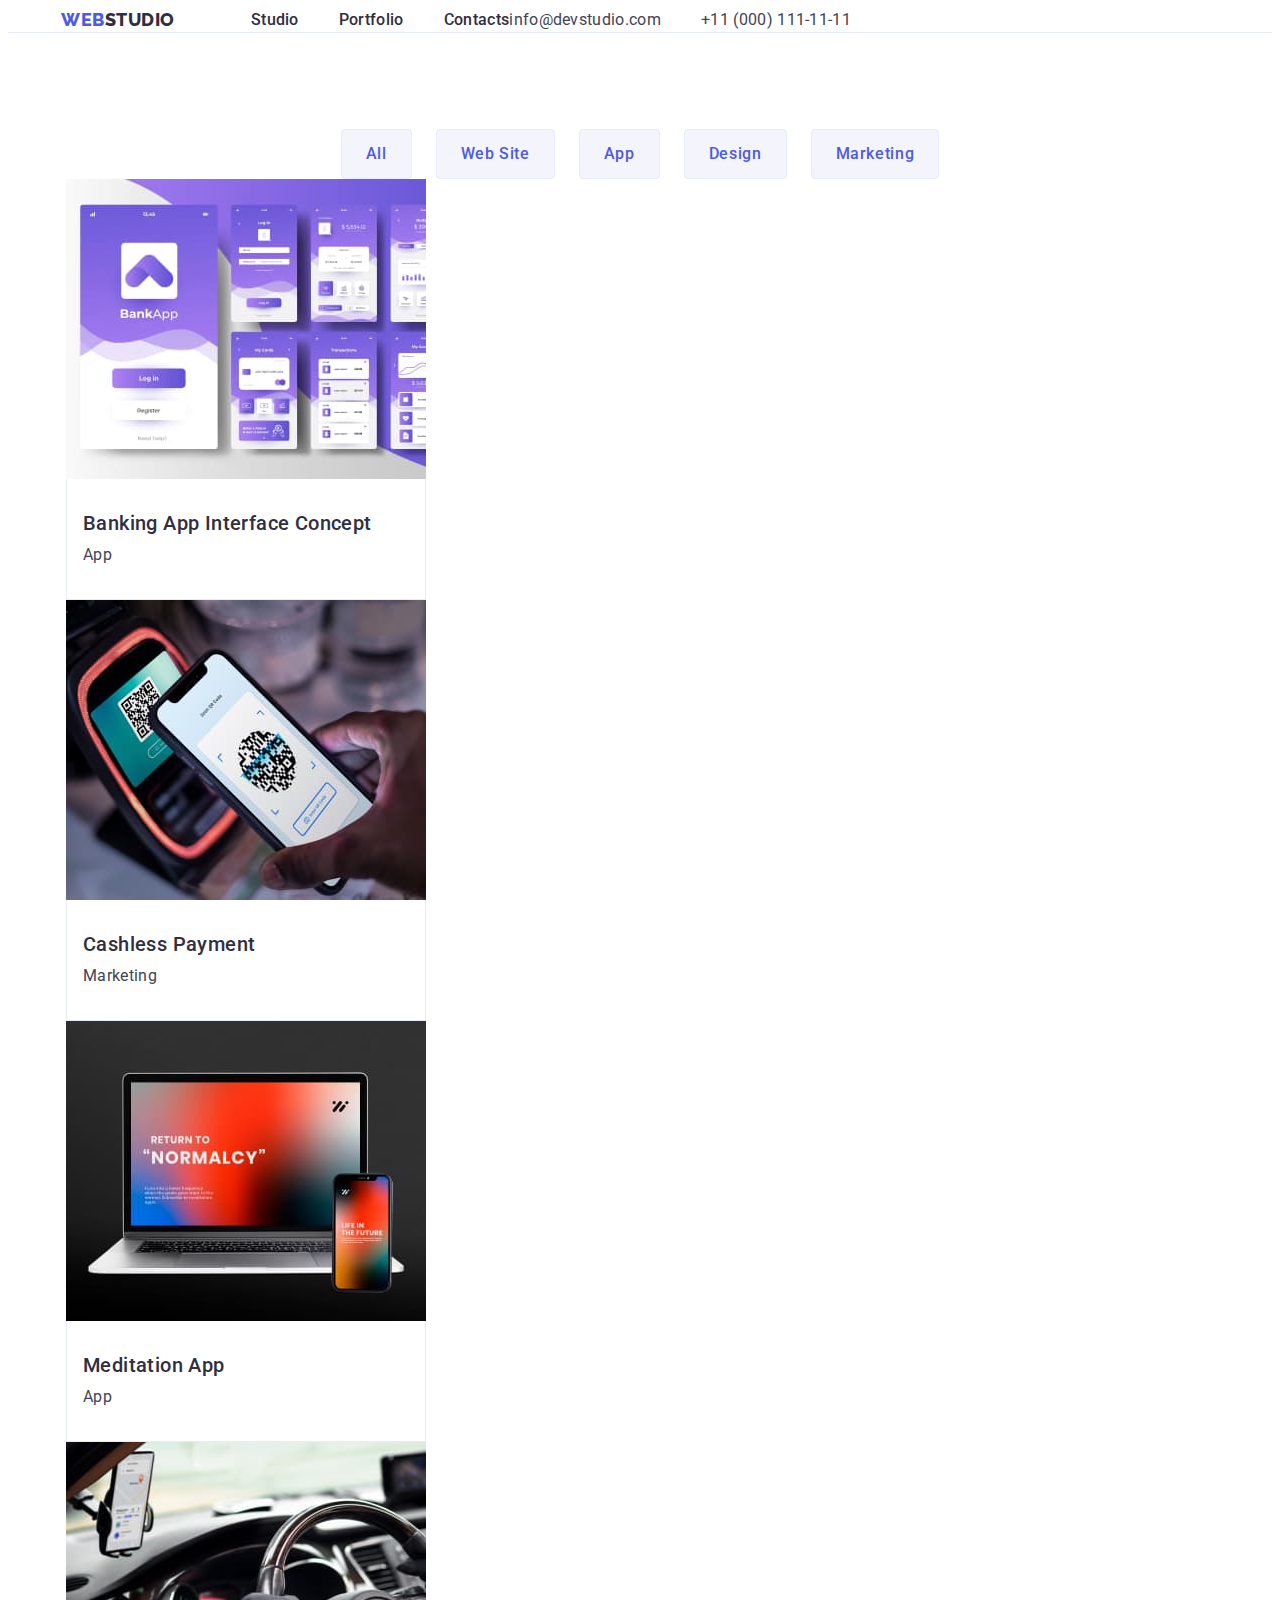
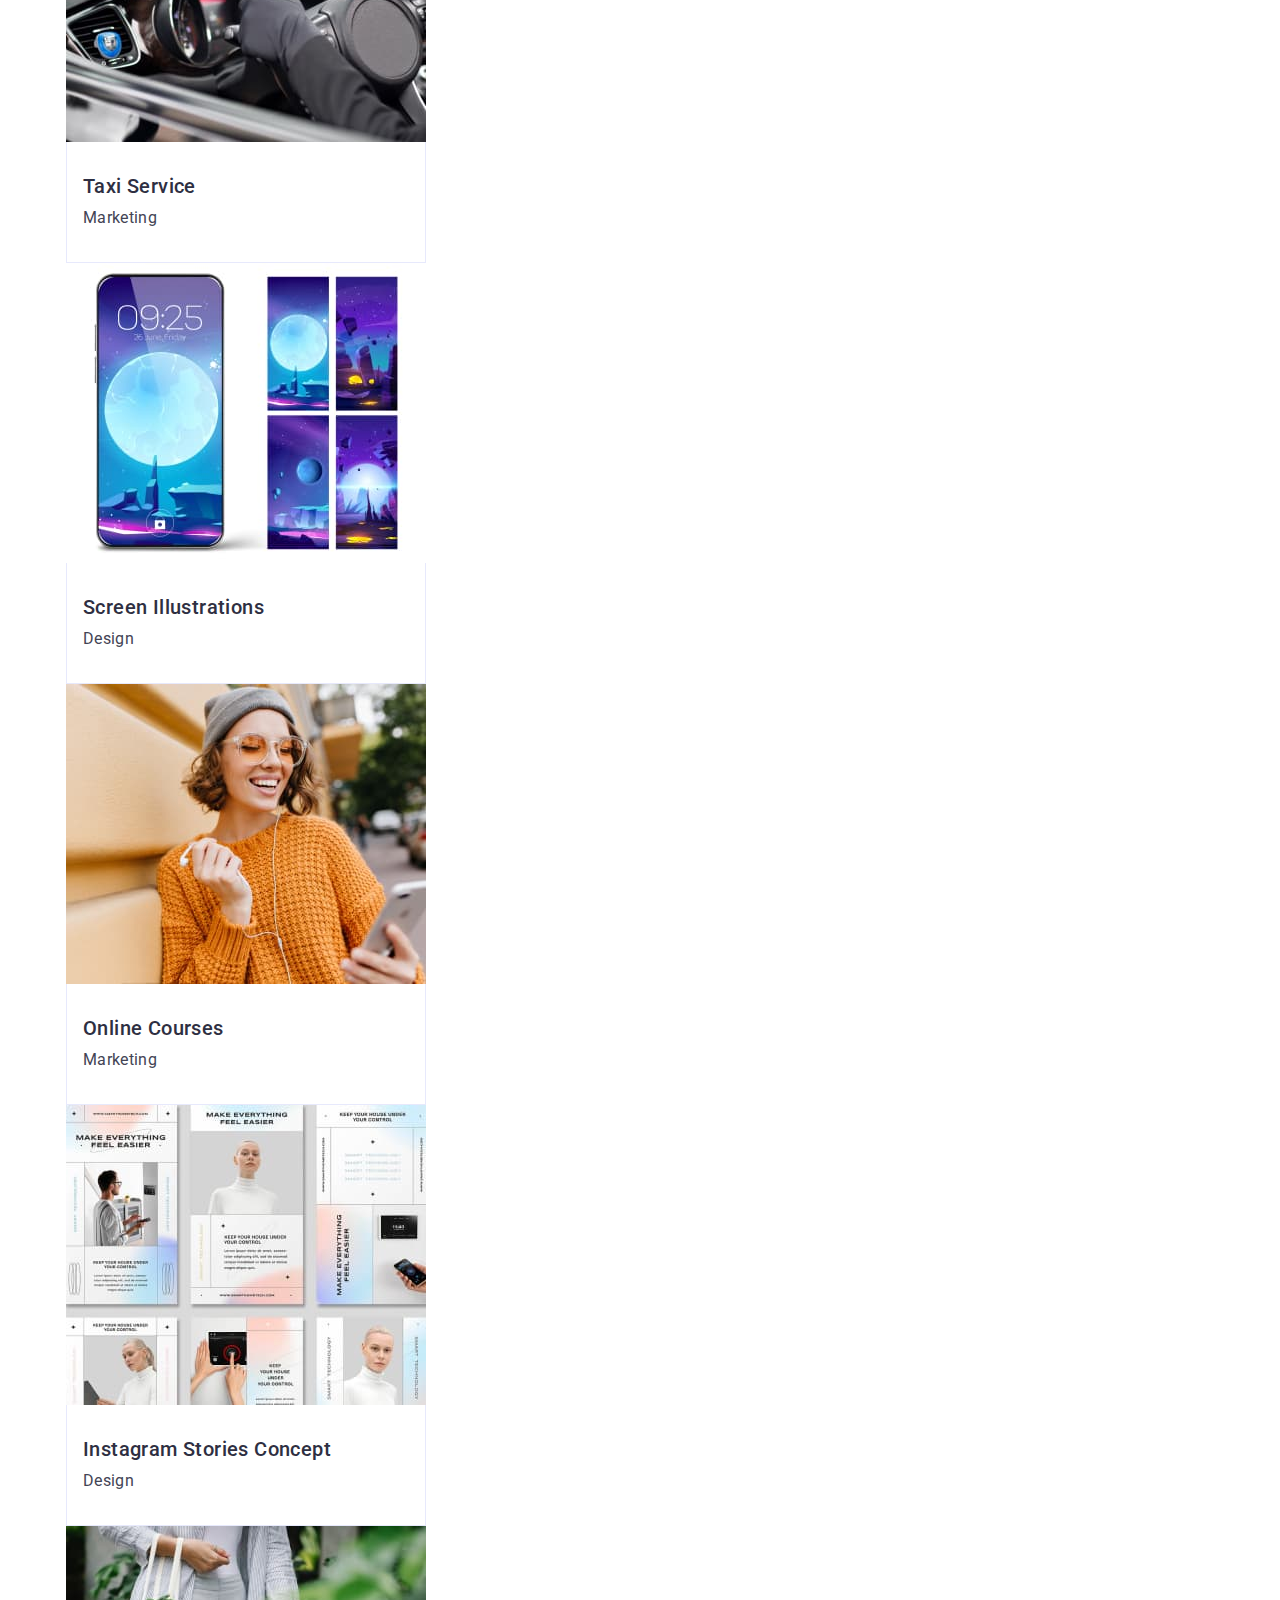
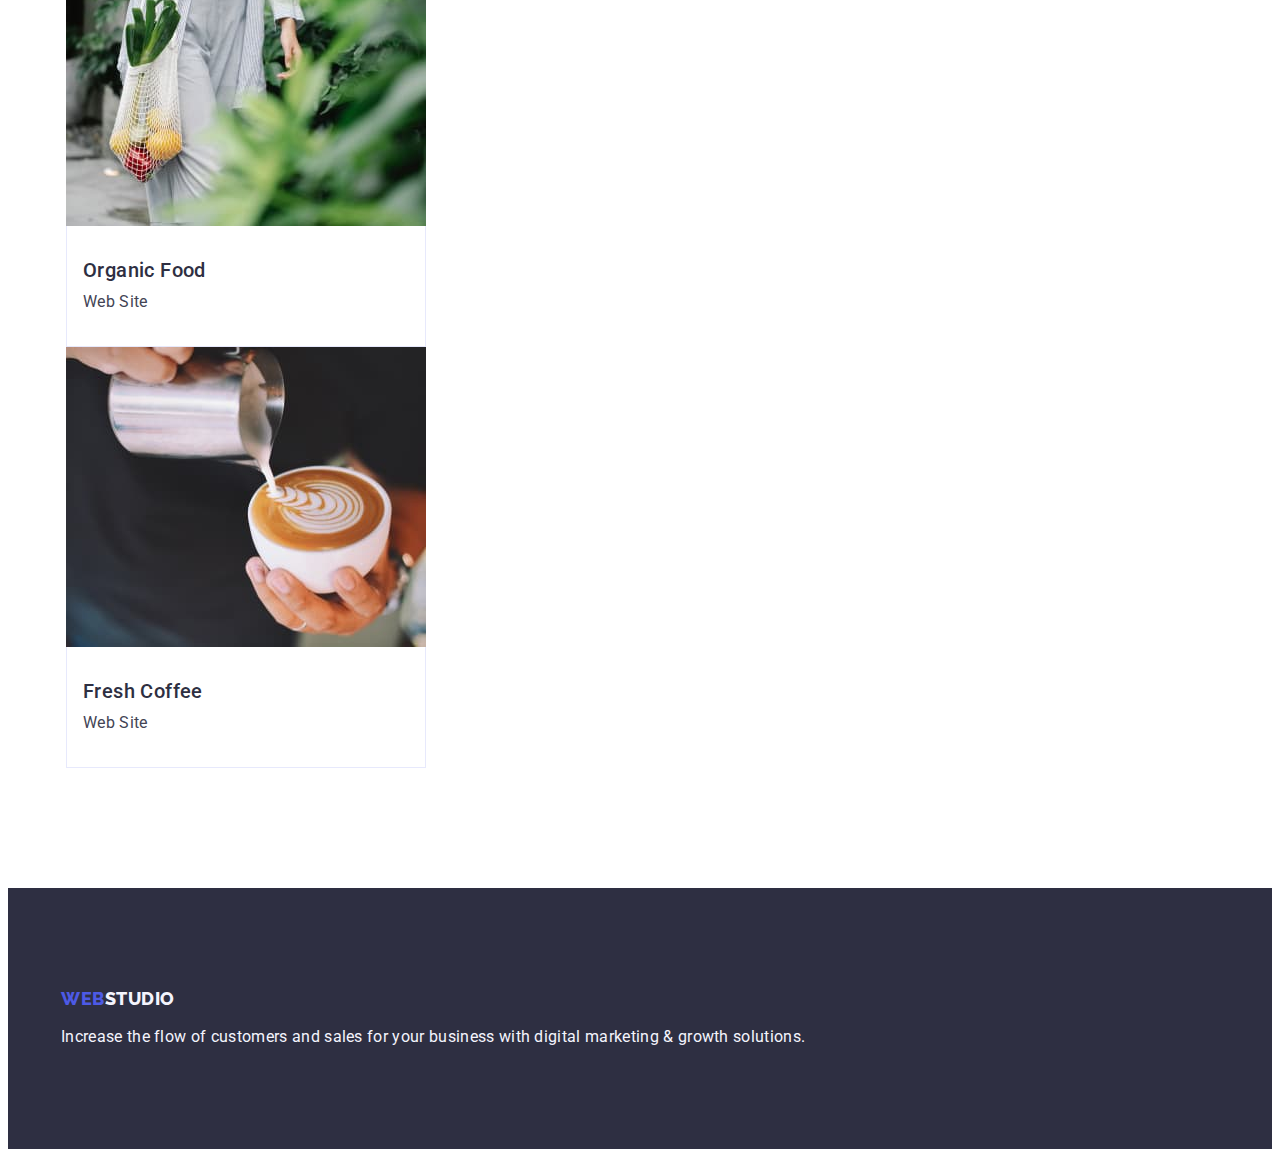
==== commit 63d536d9: "change header in portfolio" ====
--- a/portfolio.html
+++ b/portfolio.html
@@ -15,20 +15,28 @@
 <body>
     <header class="header">
         <div class="div-container container">
-        <nav class="nav-header">
-            <a class="logo link" href="./index.html">Web<span class="logo-studio">Studio</span></a>
-            <ul class="list">
-                <li><a class="link nav-link" href="./index.html">Studio</a></li>
-                <li><a class="link nav-link" href="./portfolio.html">Portfolio</a></li>
-                <li><a class="link nav-link" href="">Contacts</a></li>
-            </ul>
-        </nav>
-        <address class="address">
-            <ul class="list address-list">
-                <li><a class="link address-link" href="mailto:info@devstudio.com">info@devstudio.com</a></li>
-                <li><a class="link address-link" href="tel:+110001111111">+11 (000) 111-11-11</a></li>
-            </ul>
-        </address>
+            <nav class="nav-header">
+                <a class="logo link" href="./index.html">Web<span class="logo-studio">Studio</span></a>
+                <ul class="list nav-list">
+                    <li>
+                        <a class="link nav-link" href="./index.html">Studio</a>
+                    </li>
+                    <li>
+                        <a class="link nav-link" href="./portfolio.html">Portfolio</a>
+                    </li>
+                    <li><a class="link nav-link" href="">Contacts</a></li>
+                </ul>
+            </nav>
+            <address class="address">
+                <ul class="list address-list">
+                    <li>
+                        <a class="link address-link" href="mailto:info@devstudio.com">info@devstudio.com</a>
+                    </li>
+                    <li>
+                        <a class="link address-link" href="tel:+110001111111">+11 (000) 111-11-11</a>
+                    </li>
+                </ul>
+            </address>
         </div>
     </header>
     <main>
--- a/css/styles.css
+++ b/css/styles.css
@@ -329,26 +329,24 @@
     gap: 24px;
     row-gap: 48px;
     display: flex;
+    column-gap: 24px;
 }
 .portfolio-buttons {
     flex-wrap: wrap;
     justify-content: center;
-    margin-bottom: 72px;
-    margin-right: 24px;
-    margin-bottom: 48px;
     column-gap: 24px;
-    margin-bottom: 72px;
     gap: 24px;
     row-gap: 48px;
     display: flex;
 }
 .portfolio-item {
+    display: flex;
     flex-wrap: wrap;
-        justify-content: center;
-        column-gap: 24px;
-        gap: 24px;
-        row-gap: 48px;
-        display: flex;
+    justify-content: center;
+    column-gap: 24px;
+    gap: 24px;
+    row-gap: 48px;
+    width: calc((100% - 48px)/3);
 }
 .list-portfolio-main-section {
     padding: 32px 16px;
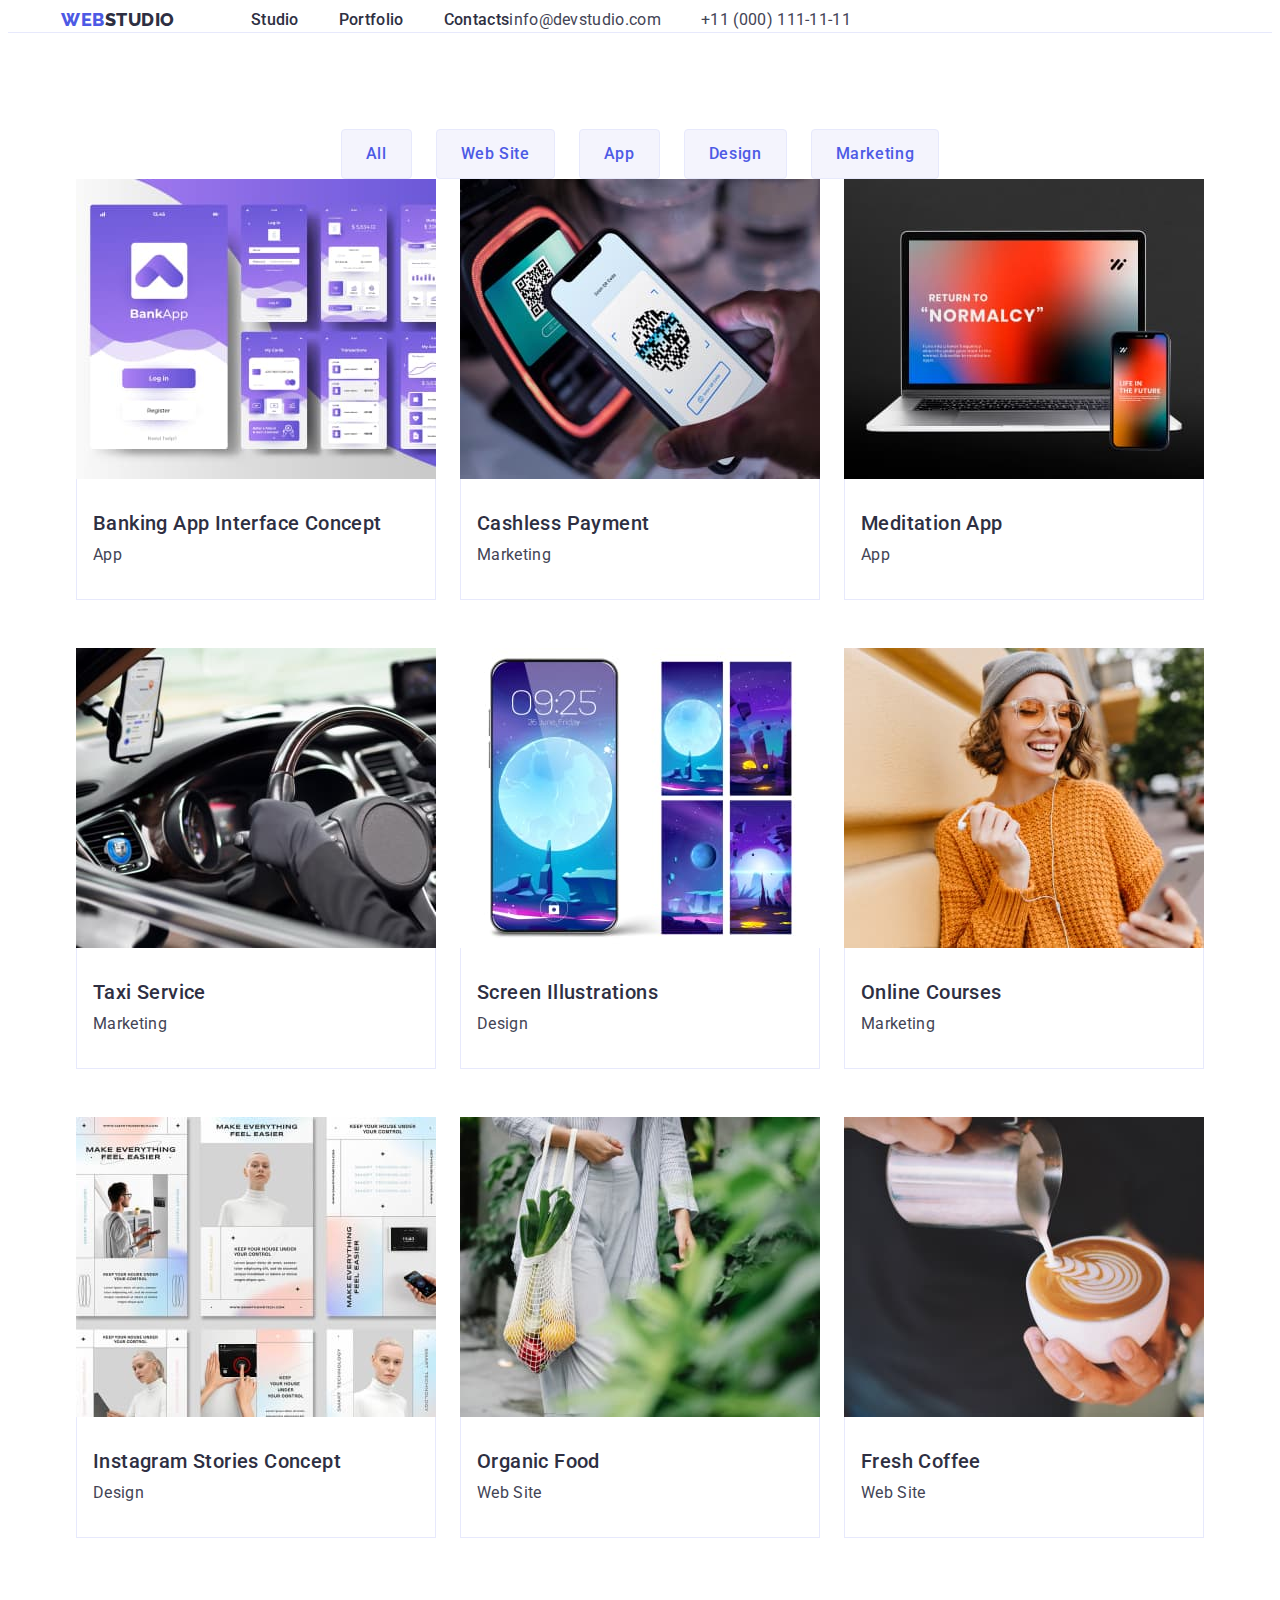
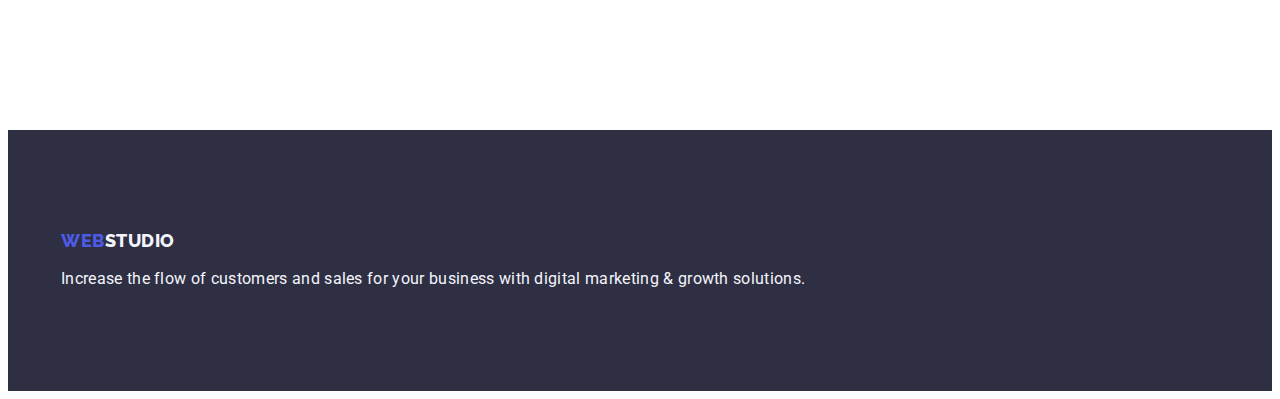
==== commit 4b1b8017: "change portfolio-cards" ====
--- a/portfolio.html
+++ b/portfolio.html
@@ -50,7 +50,7 @@
             <li><button class="button-main-section" type="button">Design</button></li>
             <li><button class="button-main-section" type="button">Marketing</button></li>
              </ul>
-            <ul class="list porftolio-cards">
+            <ul class="list portfolio-cards">
                 <li class="portfolio-item">
                     <a class="link">
                     <img src="./images/hw2/row1/row1img1.jpg" alt="some app" width="360" height="300">
--- a/css/styles.css
+++ b/css/styles.css
@@ -62,7 +62,17 @@
 }
 .list-section-two {
     gap: 24px;
-    flex-basis: calc((100% - 72px)/4);
+    display: flex;
+}
+.section-two-item {
+    width: calc((100% - 72px)/4);
+}
+.section-three-item {
+    width: calc((100% - 48px)/3);
+}
+.section-four-item {
+    width: calc((100% - 72px)/4);
+    border-radius: 0px 0px 4px 4px;
 }
 .span {
     color: #f4f4fd;
@@ -266,6 +276,7 @@
     background-color: #FFFFFF;
     border-radius: 0px 0px 4px 4px;
     gap: 24px;
+    display: flex;
 }
 .heading {
     font-weight: 500;
@@ -309,6 +320,7 @@
 }
 .list-section-three {
     gap: 24px;
+    display: flex;
 }
 .name-and-position {
     padding: 32px 0px;
@@ -322,15 +334,6 @@
     border-top: none;
     margin-bottom: 8px;
 }
-.portfolio-cards {
-    flex-wrap: wrap;
-    justify-content: center;
-    column-gap: 24px;
-    gap: 24px;
-    row-gap: 48px;
-    display: flex;
-    column-gap: 24px;
-}
 .portfolio-buttons {
     flex-wrap: wrap;
     justify-content: center;
@@ -339,14 +342,17 @@
     row-gap: 48px;
     display: flex;
 }
-.portfolio-item {
-    display: flex;
-    flex-wrap: wrap;
+.portfolio-cards {
     justify-content: center;
     column-gap: 24px;
     gap: 24px;
     row-gap: 48px;
-    width: calc((100% - 48px)/3);
+    display: flex;
+    margin-bottom: 72px;
+    flex-wrap: wrap;
+}
+.portfolio-item {
+    display: flex;
 }
 .list-portfolio-main-section {
     padding: 32px 16px;
